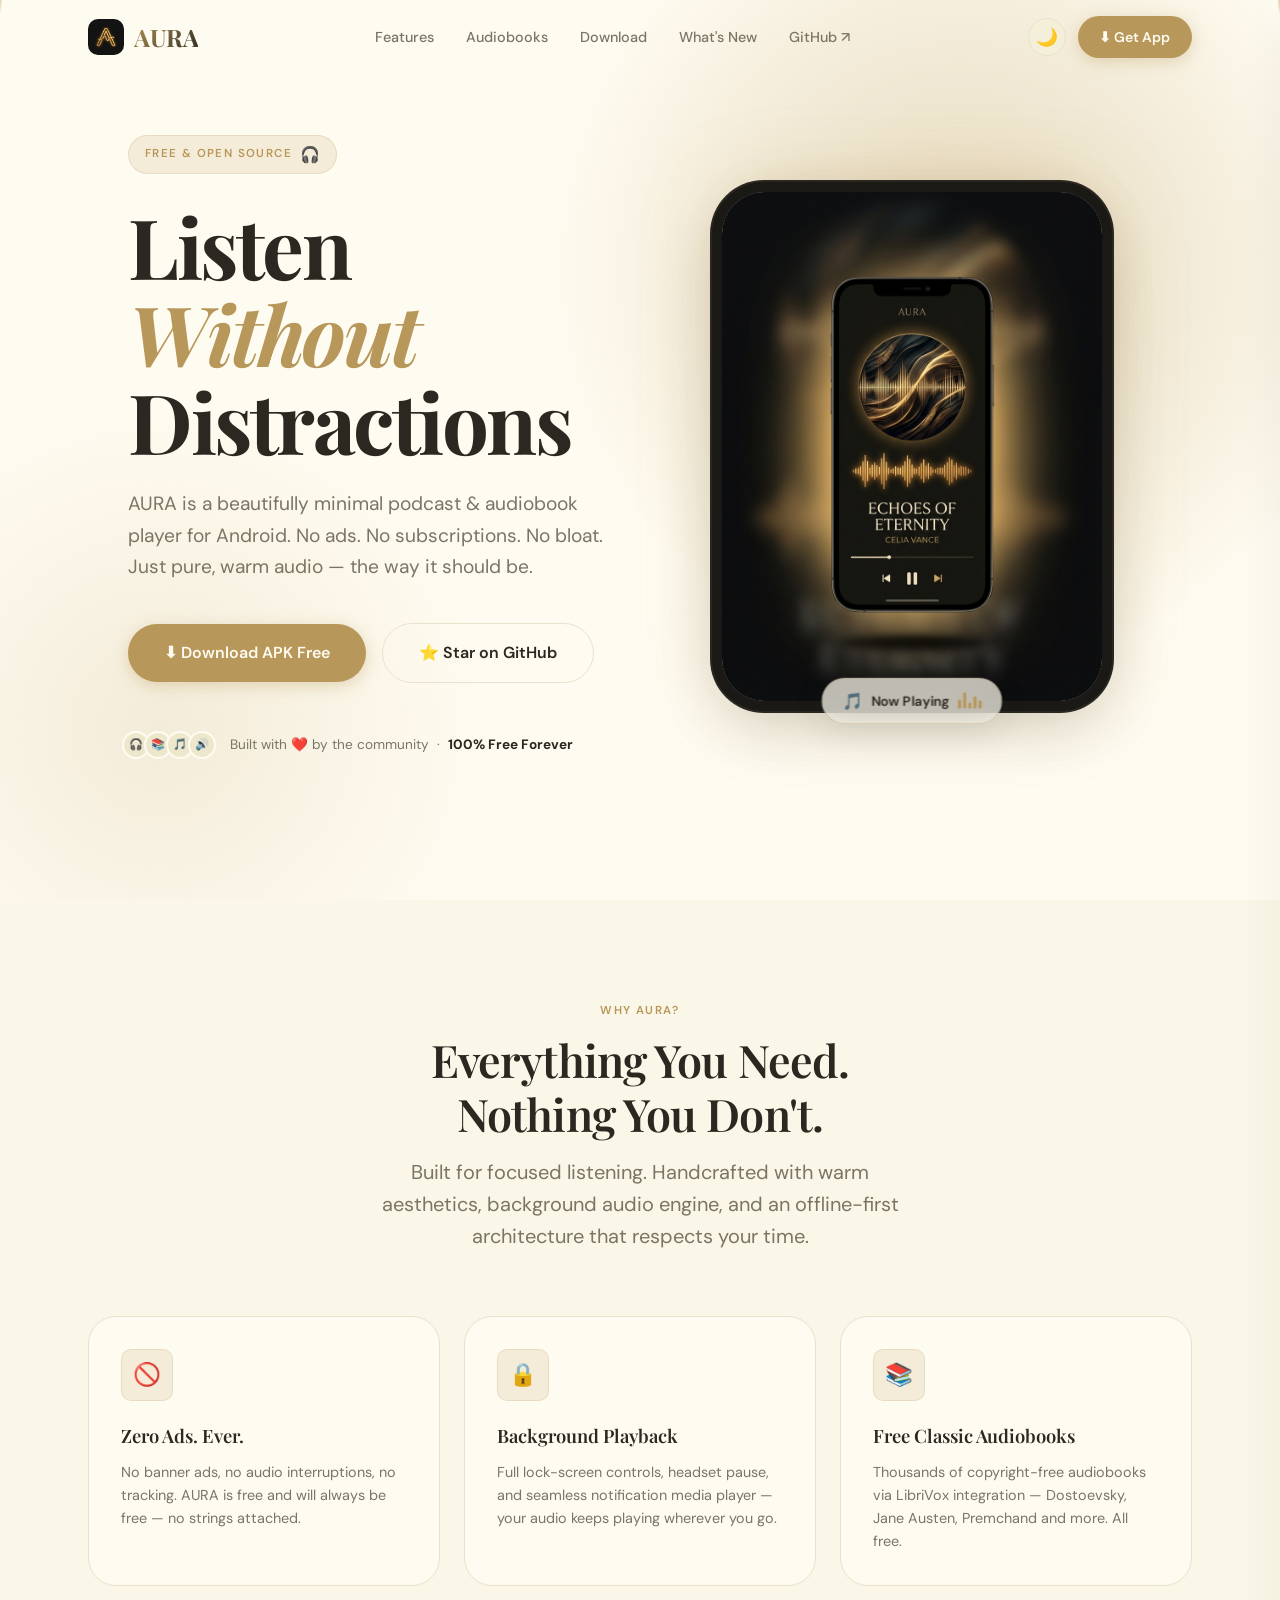
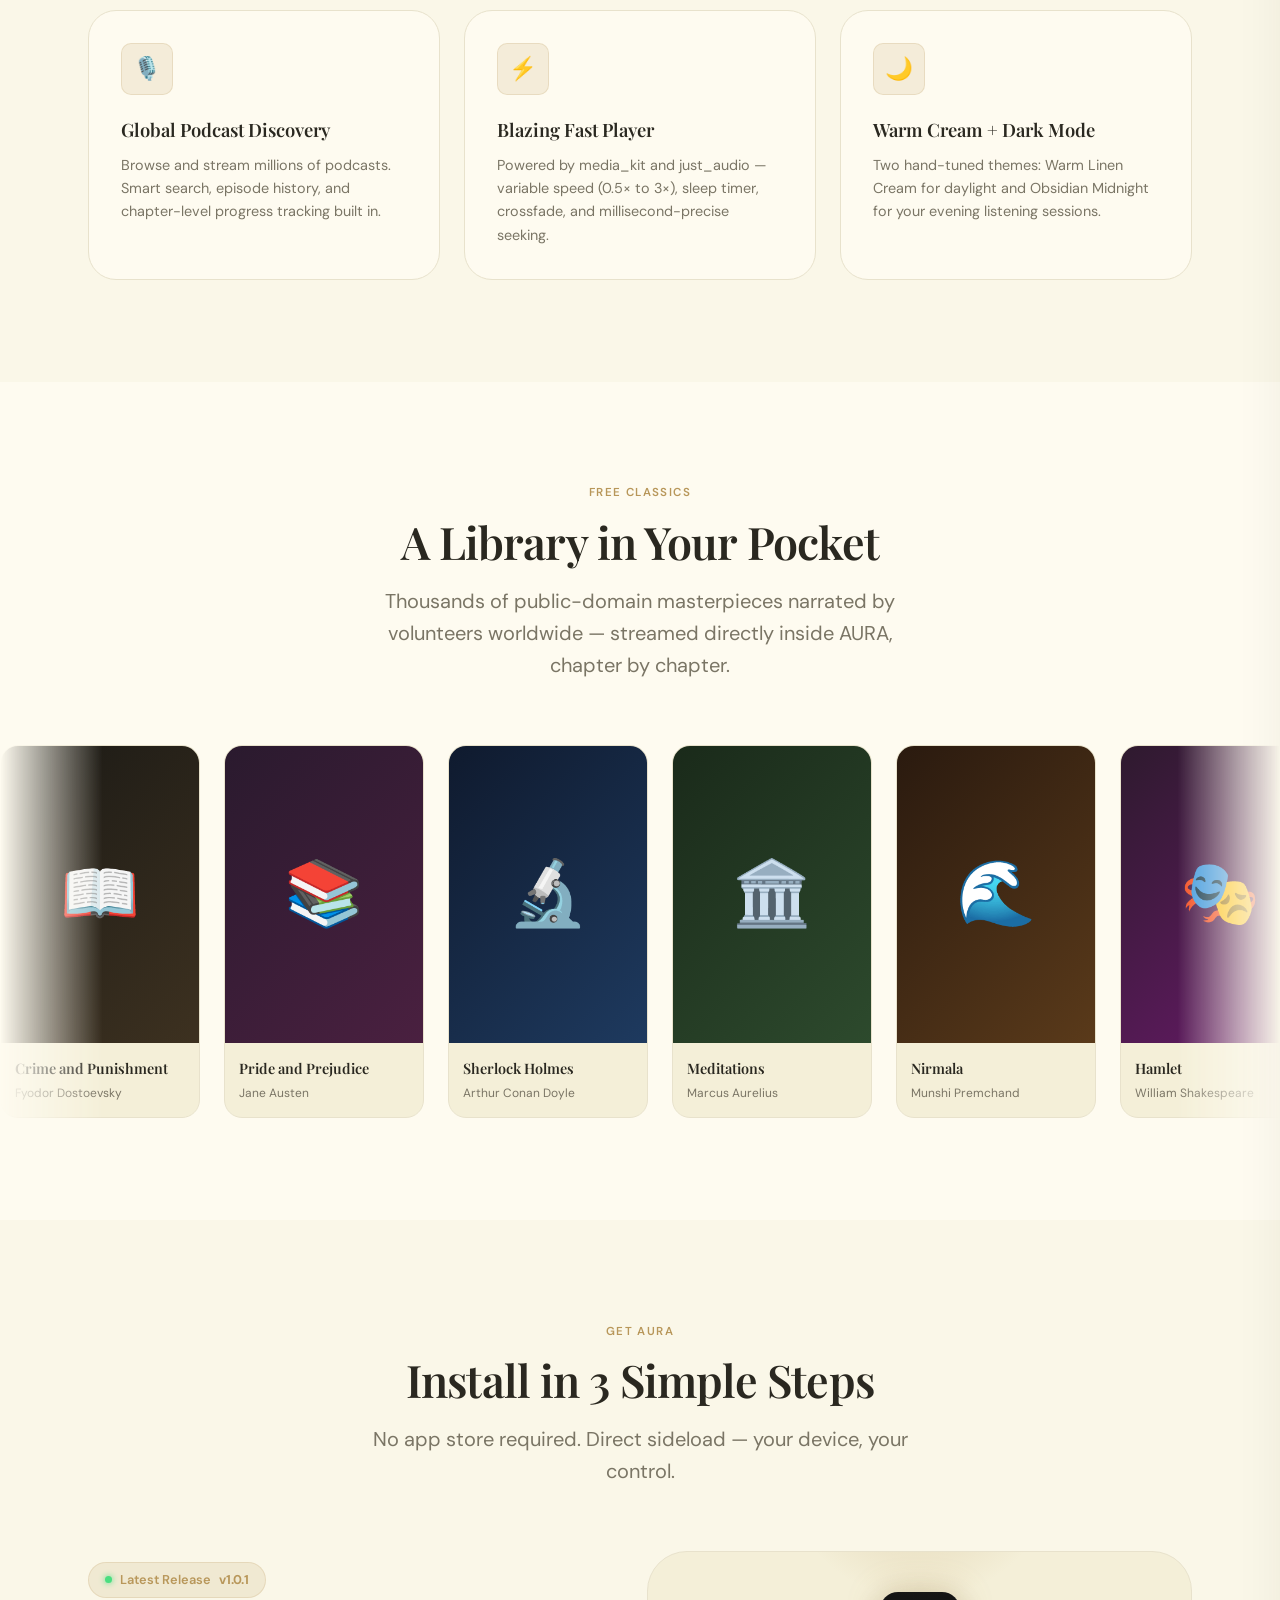
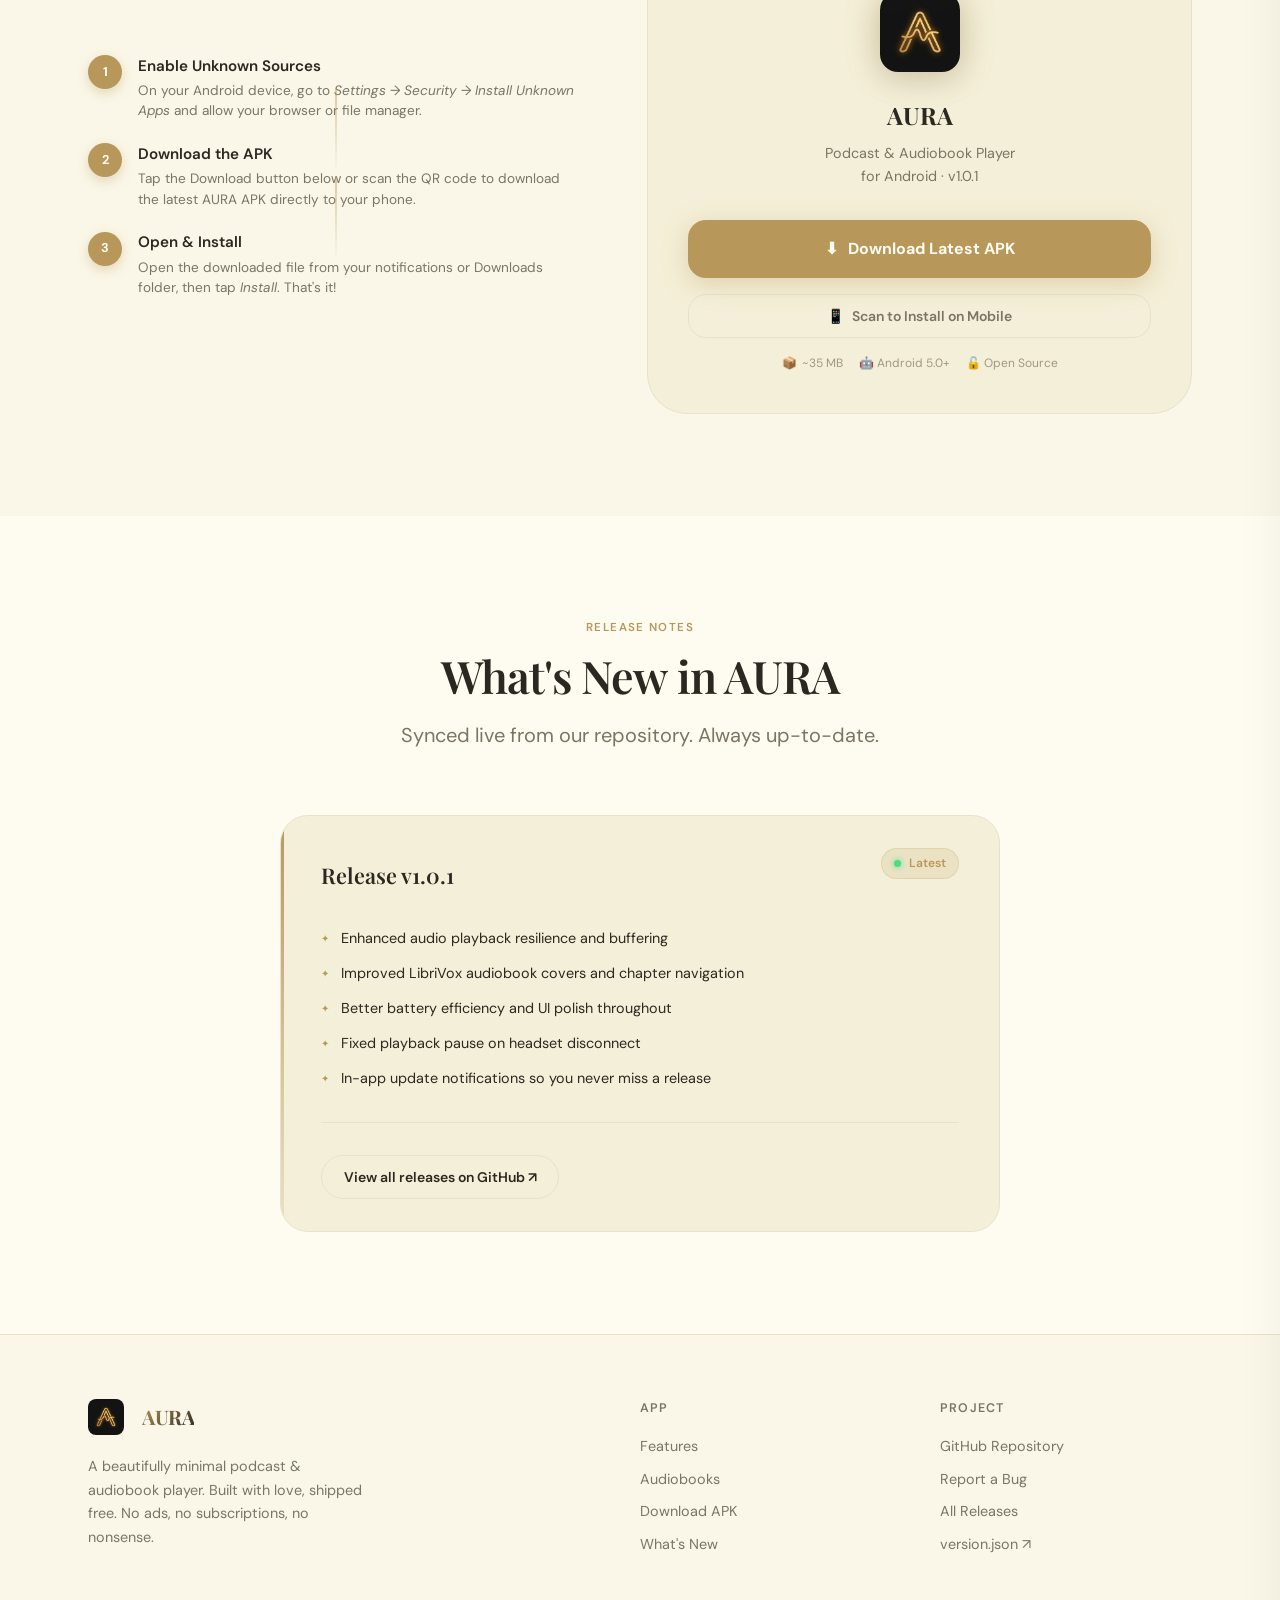
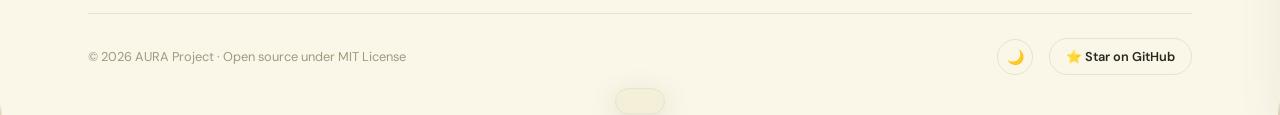
==== docs/index.html @ c6a08d00 "feat: Add AURA showcase website in /docs for GitHub Pages - Premium landing page with dual Warm Crea" ====
<!DOCTYPE html>
<html lang="en" data-theme="dark">
<head>
  <meta charset="UTF-8" />
  <meta name="viewport" content="width=device-width, initial-scale=1.0" />
  <title>AURA — Podcast & Audiobook Listening App</title>
  <meta name="description" content="AURA is a beautifully crafted, open-source podcast and audiobook player for Android. Zero ads, background audio, offline-ready. Download the APK free.">
  <meta name="keywords" content="AURA app, podcast app Android, audiobook app, free podcast player, APK download, LibriVox, open source audio">
  <meta name="author" content="AURA Project">
  <meta name="theme-color" content="#151411">

  <!-- Open Graph -->
  <meta property="og:title" content="AURA — Listen Without Distractions">
  <meta property="og:description" content="A beautifully crafted, open-source podcast & audiobook app for Android. Zero ads. Free forever.">
  <meta property="og:type" content="website">
  <meta property="og:image" content="assets/app-icon.jpg">

  <!-- Twitter Card -->
  <meta name="twitter:card" content="summary_large_image">
  <meta name="twitter:title" content="AURA — Podcast & Audiobook App">
  <meta name="twitter:description" content="Free, open-source podcast & audiobook player for Android. No ads. No bloat.">

  <!-- Favicon -->
  <link rel="icon" type="image/jpeg" href="assets/app-icon.jpg">
  <link rel="apple-touch-icon" href="assets/app-icon.jpg">

  <!-- Canonical -->
  <link rel="canonical" href="https://zen-void59.github.io/AURA---Podcast-AudioBooks-listening-app/">

  <!-- Styles -->
  <link rel="stylesheet" href="css/style.css">
  <link rel="stylesheet" href="css/animations.css">

  <!-- Preload critical assets -->
  <link rel="preload" as="image" href="assets/phone-mockup.jpg">
</head>
<body class="page-transition">

  <!-- Scroll Progress -->
  <div id="scroll-progress" role="progressbar" aria-label="Scroll progress"></div>

  <!-- Particle Canvas Background -->
  <canvas id="particle-canvas" aria-hidden="true"></canvas>

  <!-- Cursor Glow -->
  <div id="cursor-glow" aria-hidden="true"></div>

  <!-- Toast Notification -->
  <div id="toast" role="status" aria-live="polite"></div>

  <!-- ════════════════════════════════════════════════════════
       MOBILE NAV OVERLAY + DRAWER
       ════════════════════════════════════════════════════════ -->
  <div class="mobile-nav-overlay" id="mobile-overlay" aria-hidden="true"></div>
  <nav class="mobile-nav" id="mobile-nav" aria-label="Mobile navigation">
    <button class="mobile-nav-close modal-close" aria-label="Close menu">✕</button>
    <a href="#features">Features</a>
    <a href="#audiobooks">Audiobooks</a>
    <a href="#download">Download</a>
    <a href="#changelog">What's New</a>
    <a href="https://github.com/zen-void59/AURA---Podcast-AudioBooks-listening-app" target="_blank" rel="noopener">GitHub</a>
    <a href="#download" class="btn-primary" id="mobile-dl-btn">⬇ Download APK</a>
  </nav>

  <!-- ════════════════════════════════════════════════════════
       SITE HEADER / NAV
       ════════════════════════════════════════════════════════ -->
  <header class="site-header" role="banner">
    <div class="container">
      <div class="nav-inner">
        <!-- Logo -->
        <a class="nav-logo" href="#" aria-label="AURA home">
          <img src="assets/app-icon.jpg" alt="AURA icon" width="36" height="36">
          <span class="nav-logo-text">AURA</span>
        </a>

        <!-- Desktop Links -->
        <ul class="nav-links" role="list">
          <li><a href="#features">Features</a></li>
          <li><a href="#audiobooks">Audiobooks</a></li>
          <li><a href="#download">Download</a></li>
          <li><a href="#changelog">What's New</a></li>
          <li>
            <a href="https://github.com/zen-void59/AURA---Podcast-AudioBooks-listening-app"
               target="_blank" rel="noopener noreferrer">GitHub ↗</a>
          </li>
        </ul>

        <!-- Actions -->
        <div class="nav-actions">
          <button class="btn-theme-toggle" id="theme-toggle-btn" aria-label="Toggle theme" title="Toggle light/dark">
            ☀️
          </button>
          <a href="#download" class="btn-primary" id="nav-dl-btn">⬇ Get App</a>
          <button class="hamburger" id="hamburger-btn" aria-label="Open menu" aria-expanded="false">
            <span></span><span></span><span></span>
          </button>
        </div>
      </div>
    </div>
  </header>

  <!-- ════════════════════════════════════════════════════════
       HERO SECTION
       ════════════════════════════════════════════════════════ -->
  <section id="hero" aria-labelledby="hero-title">
    <div class="hero-ambient" aria-hidden="true"></div>
    <div class="container">
      <div class="hero-grid">

        <!-- Left: Copy -->
        <div class="hero-copy">
          <div class="hero-eyebrow reveal">
            <span class="t-label">Free & Open Source</span>
            <span style="font-size:1rem">🎧</span>
          </div>

          <h1 class="hero-title reveal reveal-delay-1" id="hero-title">
            Listen<br>
            <span class="italic-em">Without</span><br>
            Distractions
          </h1>

          <p class="hero-subtitle reveal reveal-delay-2">
            AURA is a beautifully minimal podcast & audiobook player for Android.
            No ads. No subscriptions. No bloat. Just pure, warm audio — the way it should be.
          </p>

          <div class="hero-cta-row reveal reveal-delay-3">
            <a href="#download"
               class="btn-primary btn-large"
               id="hero-dl-btn"
               data-download-url="https://github.com/zen-void59/AURA---Podcast-AudioBooks-listening-app/releases/latest">
              ⬇ Download APK Free
            </a>
            <a href="https://github.com/zen-void59/AURA---Podcast-AudioBooks-listening-app"
               class="btn-secondary btn-large"
               target="_blank" rel="noopener">
              ⭐ Star on GitHub
            </a>
          </div>

          <div class="hero-social-proof reveal reveal-delay-4" aria-label="Open source community info">
            <div class="proof-dots" aria-hidden="true">
              <div class="proof-dot">🎧</div>
              <div class="proof-dot">📚</div>
              <div class="proof-dot">🎵</div>
              <div class="proof-dot">🔊</div>
            </div>
            <p class="proof-text">
              Built with ❤️ by the community &nbsp;·&nbsp; <strong>100% Free Forever</strong>
            </p>
          </div>
        </div>

        <!-- Right: 3D Phone -->
        <div class="hero-visual reveal reveal-delay-2">
          <div class="device-scene">
            <div class="device-tilt-wrapper">
              <div class="device-frame">
                <img src="assets/phone-mockup.jpg"
                     alt="AURA app playing a podcast on Android phone"
                     width="380" height="760"
                     loading="eager">
              </div>
              <div class="device-badge" aria-label="Now playing indicator">
                <span class="badge-icon">🎵</span>
                <span>Now Playing</span>
                <div class="waveform-mini" aria-hidden="true">
                  <span></span><span></span><span></span><span></span><span></span>
                </div>
              </div>
            </div>
          </div>
        </div>

      </div><!-- .hero-grid -->
    </div>
  </section>

  <!-- ════════════════════════════════════════════════════════
       FEATURES SECTION
       ════════════════════════════════════════════════════════ -->
  <section id="features" aria-labelledby="features-title">
    <div class="container">
      <header class="section-header">
        <span class="t-label reveal">Why AURA?</span>
        <h2 class="t-heading reveal reveal-delay-1" id="features-title">
          Everything You Need.<br>Nothing You Don't.
        </h2>
        <p class="t-subheading reveal reveal-delay-2">
          Built for focused listening. Handcrafted with warm aesthetics, background audio engine,
          and an offline-first architecture that respects your time.
        </p>
      </header>

      <div class="features-grid" role="list">

        <article class="feature-card reveal" role="listitem">
          <div class="feature-icon" aria-hidden="true">🚫</div>
          <h3>Zero Ads. Ever.</h3>
          <p>No banner ads, no audio interruptions, no tracking. AURA is free and will always be free — no strings attached.</p>
        </article>

        <article class="feature-card reveal" role="listitem">
          <div class="feature-icon" aria-hidden="true">🔒</div>
          <h3>Background Playback</h3>
          <p>Full lock-screen controls, headset pause, and seamless notification media player — your audio keeps playing wherever you go.</p>
        </article>

        <article class="feature-card reveal" role="listitem">
          <div class="feature-icon" aria-hidden="true">📚</div>
          <h3>Free Classic Audiobooks</h3>
          <p>Thousands of copyright-free audiobooks via LibriVox integration — Dostoevsky, Jane Austen, Premchand and more. All free.</p>
        </article>

        <article class="feature-card reveal" role="listitem">
          <div class="feature-icon" aria-hidden="true">🎙️</div>
          <h3>Global Podcast Discovery</h3>
          <p>Browse and stream millions of podcasts. Smart search, episode history, and chapter-level progress tracking built in.</p>
        </article>

        <article class="feature-card reveal" role="listitem">
          <div class="feature-icon" aria-hidden="true">⚡</div>
          <h3>Blazing Fast Player</h3>
          <p>Powered by media_kit and just_audio — variable speed (0.5× to 3×), sleep timer, crossfade, and millisecond-precise seeking.</p>
        </article>

        <article class="feature-card reveal" role="listitem">
          <div class="feature-icon" aria-hidden="true">🌙</div>
          <h3>Warm Cream + Dark Mode</h3>
          <p>Two hand-tuned themes: Warm Linen Cream for daylight and Obsidian Midnight for your evening listening sessions.</p>
        </article>

      </div>
    </div>
  </section>

  <!-- ════════════════════════════════════════════════════════
       AUDIOBOOKS SHOWCASE (Marquee Carousel)
       ════════════════════════════════════════════════════════ -->
  <section id="audiobooks" aria-labelledby="audiobooks-title">
    <div class="container">
      <header class="section-header">
        <span class="t-label reveal">Free Classics</span>
        <h2 class="t-heading reveal reveal-delay-1" id="audiobooks-title">
          A Library in Your Pocket
        </h2>
        <p class="t-subheading reveal reveal-delay-2">
          Thousands of public-domain masterpieces narrated by volunteers worldwide —
          streamed directly inside AURA, chapter by chapter.
        </p>
      </header>
    </div>

    <!-- Full-width marquee (outside container for bleed) -->
    <div class="books-track-wrapper reveal" aria-label="Featured audiobooks carousel">
      <div class="books-track" role="list">

        <div class="book-card" role="listitem" tabindex="0">
          <div class="book-cover" style="background: linear-gradient(135deg, #1a1915, #3d3120);">
            <span>📖</span>
            <div class="book-cover-overlay"><span class="t-label">LibriVox</span></div>
          </div>
          <div class="book-info"><h4>Crime and Punishment</h4><p>Fyodor Dostoevsky</p></div>
        </div>

        <div class="book-card" role="listitem" tabindex="0">
          <div class="book-cover" style="background: linear-gradient(135deg, #2a1a2e, #4a2040);">
            <span>📚</span>
            <div class="book-cover-overlay"><span class="t-label">LibriVox</span></div>
          </div>
          <div class="book-info"><h4>Pride and Prejudice</h4><p>Jane Austen</p></div>
        </div>

        <div class="book-card" role="listitem" tabindex="0">
          <div class="book-cover" style="background: linear-gradient(135deg, #0f1a2e, #1e3a5f);">
            <span>🔬</span>
            <div class="book-cover-overlay"><span class="t-label">LibriVox</span></div>
          </div>
          <div class="book-info"><h4>Sherlock Holmes</h4><p>Arthur Conan Doyle</p></div>
        </div>

        <div class="book-card" role="listitem" tabindex="0">
          <div class="book-cover" style="background: linear-gradient(135deg, #1a2a1a, #2d4a2d);">
            <span>🏛️</span>
            <div class="book-cover-overlay"><span class="t-label">LibriVox</span></div>
          </div>
          <div class="book-info"><h4>Meditations</h4><p>Marcus Aurelius</p></div>
        </div>

        <div class="book-card" role="listitem" tabindex="0">
          <div class="book-cover" style="background: linear-gradient(135deg, #2a1a0f, #5a3a1a);">
            <span>🌊</span>
            <div class="book-cover-overlay"><span class="t-label">LibriVox</span></div>
          </div>
          <div class="book-info"><h4>Nirmala</h4><p>Munshi Premchand</p></div>
        </div>

        <div class="book-card" role="listitem" tabindex="0">
          <div class="book-cover" style="background: linear-gradient(135deg, #2e1a2e, #6a1a6a);">
            <span>🎭</span>
            <div class="book-cover-overlay"><span class="t-label">LibriVox</span></div>
          </div>
          <div class="book-info"><h4>Hamlet</h4><p>William Shakespeare</p></div>
        </div>

        <div class="book-card" role="listitem" tabindex="0">
          <div class="book-cover" style="background: linear-gradient(135deg, #1a1a2e, #2a2a5f);">
            <span>⚡</span>
            <div class="book-cover-overlay"><span class="t-label">LibriVox</span></div>
          </div>
          <div class="book-info"><h4>Frankenstein</h4><p>Mary Shelley</p></div>
        </div>

        <div class="book-card" role="listitem" tabindex="0">
          <div class="book-cover" style="background: linear-gradient(135deg, #2a2520, #5a4a3a);">
            <span>🗺️</span>
            <div class="book-cover-overlay"><span class="t-label">LibriVox</span></div>
          </div>
          <div class="book-info"><h4>Robinson Crusoe</h4><p>Daniel Defoe</p></div>
        </div>

        <div class="book-card" role="listitem" tabindex="0">
          <div class="book-cover" style="background: linear-gradient(135deg, #1a2520, #2a5040);">
            <span>🧘</span>
            <div class="book-cover-overlay"><span class="t-label">LibriVox</span></div>
          </div>
          <div class="book-info"><h4>Siddhartha</h4><p>Hermann Hesse</p></div>
        </div>

        <div class="book-card" role="listitem" tabindex="0">
          <div class="book-cover" style="background: linear-gradient(135deg, #251a1a, #5a2525);">
            <span>❤️</span>
            <div class="book-cover-overlay"><span class="t-label">LibriVox</span></div>
          </div>
          <div class="book-info"><h4>Anna Karenina</h4><p>Leo Tolstoy</p></div>
        </div>

      </div><!-- .books-track -->
    </div>
  </section>

  <!-- ════════════════════════════════════════════════════════
       DOWNLOAD SECTION
       ════════════════════════════════════════════════════════ -->
  <section id="download" aria-labelledby="download-title">
    <div class="container">
      <header class="section-header">
        <span class="t-label reveal">Get AURA</span>
        <h2 class="t-heading reveal reveal-delay-1" id="download-title">
          Install in 3 Simple Steps
        </h2>
        <p class="t-subheading reveal reveal-delay-2">
          No app store required. Direct sideload — your device, your control.
        </p>
      </header>

      <div class="download-grid">

        <!-- Left: Steps -->
        <div class="reveal reveal-delay-1">
          <div class="version-pill" id="version-status-pill">
            <span class="live-dot"></span>
            <span>Latest Release</span>
            <strong data-version-badge>v1.0.1</strong>
          </div>

          <div class="download-steps" role="list">
            <div class="step-item" role="listitem">
              <div class="step-num" aria-hidden="true">1</div>
              <div class="step-text">
                <h4>Enable Unknown Sources</h4>
                <p>On your Android device, go to <em>Settings → Security → Install Unknown Apps</em> and allow your browser or file manager.</p>
              </div>
            </div>
            <div class="step-item" role="listitem">
              <div class="step-num" aria-hidden="true">2</div>
              <div class="step-text">
                <h4>Download the APK</h4>
                <p>Tap the Download button below or scan the QR code to download the latest AURA APK directly to your phone.</p>
              </div>
            </div>
            <div class="step-item" role="listitem">
              <div class="step-num" aria-hidden="true">3</div>
              <div class="step-text">
                <h4>Open & Install</h4>
                <p>Open the downloaded file from your notifications or Downloads folder, then tap <em>Install</em>. That's it!</p>
              </div>
            </div>
          </div>

          <!-- Waveform visualizer -->
          <div class="audio-visualizer" aria-hidden="true">
            <div class="viz-bar"></div><div class="viz-bar"></div><div class="viz-bar"></div>
            <div class="viz-bar"></div><div class="viz-bar"></div><div class="viz-bar"></div>
            <div class="viz-bar"></div><div class="viz-bar"></div><div class="viz-bar"></div>
            <div class="viz-bar"></div><div class="viz-bar"></div><div class="viz-bar"></div>
            <div class="viz-bar"></div><div class="viz-bar"></div><div class="viz-bar"></div>
          </div>
        </div>

        <!-- Right: Download Card -->
        <div class="reveal reveal-delay-2">
          <div class="download-card">
            <div class="download-card-icon">
              <img src="assets/app-icon.jpg" alt="AURA App Icon" width="80" height="80">
            </div>
            <h3>AURA</h3>
            <p>Podcast & Audiobook Player<br>for Android · <span data-version-badge>v1.0.1</span></p>

            <a href="https://github.com/zen-void59/AURA---Podcast-AudioBooks-listening-app/releases/latest"
               id="main-download-btn"
               data-download-url="https://github.com/zen-void59/AURA---Podcast-AudioBooks-listening-app/releases/latest"
               class="btn-download"
               target="_blank" rel="noopener"
               aria-label="Download AURA APK">
              <span>⬇</span>
              <span>Download Latest APK</span>
            </a>

            <button class="btn-qr" id="qr-btn" aria-label="Scan QR code to download on mobile">
              <span>📱</span>
              <span>Scan to Install on Mobile</span>
            </button>

            <div class="file-meta">
              <span>📦 <span id="file-size">~35 MB</span></span>
              <span>🤖 Android 5.0+</span>
              <span>🔓 Open Source</span>
            </div>
          </div>
        </div>

      </div><!-- .download-grid -->
    </div>
  </section>

  <!-- ════════════════════════════════════════════════════════
       CHANGELOG / WHAT'S NEW
       ════════════════════════════════════════════════════════ -->
  <section id="changelog" aria-labelledby="changelog-title">
    <div class="container">
      <header class="section-header">
        <span class="t-label reveal">Release Notes</span>
        <h2 class="t-heading reveal reveal-delay-1" id="changelog-title">What's New in AURA</h2>
        <p class="t-subheading reveal reveal-delay-2">
          Synced live from our repository. Always up-to-date.
        </p>
      </header>

      <div class="changelog-card reveal reveal-delay-2">
        <div class="changelog-header">
          <h3 class="changelog-title">Release <span id="changelog-version">v1.0.1</span></h3>
          <span class="version-pill" style="font-size:0.75rem; padding: 0.3rem 0.75rem;">
            <span class="live-dot"></span> Latest
          </span>
        </div>
        <div class="changelog-items" id="changelog-notes">
          <div class="changelog-item">Enhanced audio playback resilience and buffering</div>
          <div class="changelog-item">Improved LibriVox audiobook covers and chapter navigation</div>
          <div class="changelog-item">Better battery efficiency and UI polish throughout</div>
          <div class="changelog-item">Fixed playback pause on headset disconnect</div>
          <div class="changelog-item">In-app update notifications so you never miss a release</div>
        </div>
        <div class="divider"></div>
        <a href="https://github.com/zen-void59/AURA---Podcast-AudioBooks-listening-app/releases"
           target="_blank" rel="noopener"
           class="btn-secondary"
           style="font-size:0.875rem;">
          View all releases on GitHub ↗
        </a>
      </div>
    </div>
  </section>

  <!-- ════════════════════════════════════════════════════════
       FOOTER
       ════════════════════════════════════════════════════════ -->
  <footer class="site-footer" role="contentinfo">
    <div class="container">
      <div class="footer-grid">
        <div class="footer-brand">
          <a class="nav-logo" href="#" aria-label="AURA home" style="margin-bottom:0.5rem; display:inline-flex;">
            <img src="assets/app-icon.jpg" alt="AURA" width="32" height="32" style="border-radius:8px;">
            <span class="nav-logo-text" style="font-size:1.25rem; margin-left:0.5rem;">AURA</span>
          </a>
          <p>A beautifully minimal podcast & audiobook player. Built with love, shipped free. No ads, no subscriptions, no nonsense.</p>
        </div>

        <div class="footer-col">
          <h4>App</h4>
          <a href="#features">Features</a>
          <a href="#audiobooks">Audiobooks</a>
          <a href="#download">Download APK</a>
          <a href="#changelog">What's New</a>
        </div>

        <div class="footer-col">
          <h4>Project</h4>
          <a href="https://github.com/zen-void59/AURA---Podcast-AudioBooks-listening-app" target="_blank" rel="noopener">GitHub Repository</a>
          <a href="https://github.com/zen-void59/AURA---Podcast-AudioBooks-listening-app/issues" target="_blank" rel="noopener">Report a Bug</a>
          <a href="https://github.com/zen-void59/AURA---Podcast-AudioBooks-listening-app/releases" target="_blank" rel="noopener">All Releases</a>
          <a href="https://raw.githubusercontent.com/zen-void59/AURA---Podcast-AudioBooks-listening-app/main/version.json" target="_blank" rel="noopener">version.json ↗</a>
        </div>
      </div>

      <div class="footer-bottom">
        <p>© 2026 AURA Project · Open source under MIT License</p>
        <div style="display:flex;gap:1rem;align-items:center;">
          <button class="btn-theme-toggle btn-secondary" style="border-radius:50%;width:36px;height:36px;padding:0;display:flex;align-items:center;justify-content:center;" aria-label="Toggle theme">
            🌙
          </button>
          <a href="https://github.com/zen-void59/AURA---Podcast-AudioBooks-listening-app"
             target="_blank" rel="noopener"
             class="btn-secondary"
             style="padding:0.45rem 1rem;font-size:0.8rem;">
            ⭐ Star on GitHub
          </a>
        </div>
      </div>
    </div>
  </footer>

  <!-- ════════════════════════════════════════════════════════
       QR CODE MODAL
       ════════════════════════════════════════════════════════ -->
  <div class="modal-overlay" id="qr-modal" role="dialog" aria-modal="true" aria-labelledby="qr-modal-title">
    <div class="modal-box">
      <button class="modal-close" id="modal-close-btn" aria-label="Close QR modal">✕</button>

      <div style="font-size:2.5rem; margin-bottom:0.5rem;">📱</div>
      <h2 id="qr-modal-title" style="font-family:var(--font-serif);font-size:1.4rem;font-weight:700;margin-bottom:0.5rem;">
        Scan to Install
      </h2>
      <p style="font-size:0.875rem;color:var(--text-muted);margin-bottom:0;">
        Point your Android camera at this code to download AURA directly to your phone.
      </p>

      <div class="qr-container" id="qr-display"
           data-url="https://github.com/zen-void59/AURA---Podcast-AudioBooks-listening-app/releases/latest"
           aria-label="QR code for AURA download">
        <span class="spinner"></span>
      </div>

      <p style="font-size:0.78rem;color:var(--text-subtle);">
        Or visit the <a href="https://github.com/zen-void59/AURA---Podcast-AudioBooks-listening-app/releases/latest"
                        target="_blank" rel="noopener"
                        style="color:var(--accent);">GitHub Releases page</a>
      </p>
    </div>
  </div>

  <!-- Scripts -->
  <script src="js/main.js" defer></script>

</body>
</html>
---- docs/css/style.css ----
/* ============================================================
   AURA – Official Website Design System
   Warm Cream Minimalism × Obsidian Luxury
   ============================================================ */

@import url('https://fonts.googleapis.com/css2?family=Playfair+Display:ital,wght@0,400;0,600;0,700;1,400;1,600&family=DM+Sans:wght@300;400;500;600;700&display=swap');

/* ── 1. CSS Custom Properties (Dual Theme) ──────────────────── */
:root {
  /* Warm Cream (default) */
  --bg:           #FEFBF0;
  --bg-alt:       #FAF7E8;
  --surface:      #F4EFD8;
  --surface-high: #EDE7CC;
  --border:       #E8E2CC;
  --text:         #2A2820;
  --text-muted:   #7A7565;
  --text-subtle:  #A09880;
  --accent:       #B8975A;
  --accent-light: rgba(184,151,90,0.15);
  --accent-glow:  rgba(184,151,90,0.35);
  --on-accent:    #FEFBF0;
  --shadow-sm:    0 2px 8px rgba(42,40,32,0.08);
  --shadow-md:    0 8px 32px rgba(42,40,32,0.12);
  --shadow-lg:    0 24px 64px rgba(42,40,32,0.16);
  --glass-bg:     rgba(254,251,240,0.72);
  --glass-border: rgba(184,151,90,0.2);
  --radius-sm:    10px;
  --radius-md:    18px;
  --radius-lg:    28px;
  --radius-xl:    40px;
  --font-serif:   'Playfair Display', Georgia, serif;
  --font-sans:    'DM Sans', -apple-system, sans-serif;
  --transition:   0.35s cubic-bezier(0.23, 1, 0.32, 1);
  --transition-fast: 0.18s cubic-bezier(0.23, 1, 0.32, 1);
}

[data-theme="dark"] {
  --bg:           #151411;
  --bg-alt:       #1A1915;
  --surface:      #201E1A;
  --surface-high: #2A2720;
  --border:       rgba(255,255,255,0.08);
  --text:         #FAF7E8;
  --text-muted:   #A6A090;
  --text-subtle:  #6B6558;
  --accent:       #D4B87A;
  --accent-light: rgba(212,184,122,0.12);
  --accent-glow:  rgba(212,184,122,0.3);
  --on-accent:    #151411;
  --shadow-sm:    0 2px 8px rgba(0,0,0,0.3);
  --shadow-md:    0 8px 32px rgba(0,0,0,0.45);
  --shadow-lg:    0 24px 64px rgba(0,0,0,0.6);
  --glass-bg:     rgba(26,25,21,0.8);
  --glass-border: rgba(212,184,122,0.15);
}

/* ── 2. Reset & Base ─────────────────────────────────────────── */
*, *::before, *::after { box-sizing: border-box; margin: 0; padding: 0; }

html {
  scroll-behavior: smooth;
  font-size: 16px;
  -webkit-text-size-adjust: 100%;
}

body {
  font-family: var(--font-sans);
  background: var(--bg);
  color: var(--text);
  line-height: 1.6;
  transition: background var(--transition), color var(--transition);
  overflow-x: hidden;
}

img { max-width: 100%; height: auto; display: block; }
a  { color: inherit; text-decoration: none; }
ul { list-style: none; }
button { cursor: pointer; border: none; background: none; font-family: inherit; }

/* ── 3. Typography ───────────────────────────────────────────── */
.t-display {
  font-family: var(--font-serif);
  font-size: clamp(2.8rem, 6vw, 5.5rem);
  font-weight: 700;
  line-height: 1.08;
  letter-spacing: -0.03em;
}
.t-heading {
  font-family: var(--font-serif);
  font-size: clamp(1.8rem, 3.5vw, 3rem);
  font-weight: 600;
  line-height: 1.2;
  letter-spacing: -0.02em;
}
.t-subheading {
  font-family: var(--font-sans);
  font-size: clamp(1rem, 1.8vw, 1.25rem);
  font-weight: 400;
  color: var(--text-muted);
  line-height: 1.6;
}
.t-label {
  font-family: var(--font-sans);
  font-size: 0.72rem;
  font-weight: 600;
  letter-spacing: 0.12em;
  text-transform: uppercase;
  color: var(--accent);
}
em { font-style: italic; }

/* ── 4. Layout & Grid ────────────────────────────────────────── */
.container {
  max-width: 1200px;
  margin: 0 auto;
  padding: 0 clamp(1.25rem, 4vw, 3rem);
}

section { padding: clamp(4rem, 8vw, 8rem) 0; }

/* ── 5. Header & Nav ─────────────────────────────────────────── */
.site-header {
  position: fixed;
  top: 0; left: 0; right: 0;
  z-index: 1000;
  padding: 1rem 0;
  transition: background var(--transition), box-shadow var(--transition), backdrop-filter var(--transition);
}

.site-header.scrolled {
  background: var(--glass-bg);
  backdrop-filter: blur(20px) saturate(1.4);
  -webkit-backdrop-filter: blur(20px) saturate(1.4);
  box-shadow: var(--shadow-sm);
  border-bottom: 1px solid var(--border);
}

.nav-inner {
  display: flex;
  align-items: center;
  justify-content: space-between;
  gap: 2rem;
}

.nav-logo {
  display: flex;
  align-items: center;
  gap: 0.625rem;
}

.nav-logo img {
  width: 36px;
  height: 36px;
  border-radius: 10px;
  object-fit: cover;
}

.nav-logo-text {
  font-family: var(--font-serif);
  font-size: 1.5rem;
  font-weight: 700;
  letter-spacing: -0.02em;
  background: linear-gradient(135deg, var(--accent) 0%, var(--text) 100%);
  -webkit-background-clip: text;
  -webkit-text-fill-color: transparent;
  background-clip: text;
}

.nav-links {
  display: flex;
  align-items: center;
  gap: 2rem;
}

.nav-links a {
  font-size: 0.9rem;
  font-weight: 500;
  color: var(--text-muted);
  transition: color var(--transition-fast);
  position: relative;
}
.nav-links a::after {
  content: '';
  position: absolute;
  bottom: -2px; left: 0; right: 100%;
  height: 1px;
  background: var(--accent);
  transition: right var(--transition-fast);
}
.nav-links a:hover { color: var(--text); }
.nav-links a:hover::after { right: 0; }

.nav-actions {
  display: flex;
  align-items: center;
  gap: 0.75rem;
}

.btn-theme-toggle {
  display: flex;
  align-items: center;
  justify-content: center;
  width: 38px; height: 38px;
  border-radius: 50%;
  border: 1px solid var(--border);
  background: var(--surface);
  color: var(--text-muted);
  font-size: 1.1rem;
  transition: background var(--transition-fast), color var(--transition-fast), transform 0.4s ease, border-color var(--transition-fast);
}
.btn-theme-toggle:hover {
  background: var(--accent-light);
  color: var(--accent);
  border-color: var(--accent);
  transform: rotate(25deg);
}

.btn-primary {
  display: inline-flex;
  align-items: center;
  gap: 0.5rem;
  padding: 0.6rem 1.35rem;
  border-radius: 50px;
  background: var(--accent);
  color: var(--on-accent);
  font-size: 0.875rem;
  font-weight: 600;
  transition: transform var(--transition-fast), box-shadow var(--transition-fast), background var(--transition-fast);
  box-shadow: 0 4px 16px var(--accent-glow);
  white-space: nowrap;
}
.btn-primary:hover {
  transform: translateY(-2px);
  box-shadow: 0 8px 28px var(--accent-glow);
}
.btn-primary:active { transform: translateY(0); }

.btn-secondary {
  display: inline-flex;
  align-items: center;
  gap: 0.5rem;
  padding: 0.6rem 1.35rem;
  border-radius: 50px;
  border: 1.5px solid var(--border);
  background: transparent;
  color: var(--text);
  font-size: 0.875rem;
  font-weight: 600;
  transition: border-color var(--transition-fast), background var(--transition-fast), transform var(--transition-fast);
}
.btn-secondary:hover {
  border-color: var(--accent);
  background: var(--accent-light);
  transform: translateY(-2px);
}

.btn-large {
  padding: 1rem 2.25rem;
  font-size: 1rem;
  border-radius: 50px;
}

.hamburger {
  display: none;
  flex-direction: column;
  gap: 5px;
  width: 28px;
  padding: 4px;
}
.hamburger span {
  display: block;
  height: 2px;
  background: var(--text);
  border-radius: 2px;
  transition: transform 0.3s ease, opacity 0.3s ease;
}

/* ── 6. Hero Section ─────────────────────────────────────────── */
#hero {
  min-height: 100vh;
  display: flex;
  align-items: center;
  padding-top: 6rem;
  position: relative;
  overflow: hidden;
}

.hero-ambient {
  position: absolute;
  inset: 0;
  pointer-events: none;
  overflow: hidden;
}
.hero-ambient::before {
  content: '';
  position: absolute;
  top: -20%;
  right: -10%;
  width: 70vw; height: 70vw;
  background: radial-gradient(ellipse at center, var(--accent-glow) 0%, transparent 65%);
  animation: float-orb 12s ease-in-out infinite alternate;
}
.hero-ambient::after {
  content: '';
  position: absolute;
  bottom: -20%;
  left: -15%;
  width: 55vw; height: 55vw;
  background: radial-gradient(ellipse at center, var(--accent-light) 0%, transparent 65%);
  animation: float-orb 16s ease-in-out infinite alternate-reverse;
}

.hero-grid {
  display: grid;
  grid-template-columns: 1fr 1fr;
  align-items: center;
  gap: clamp(2rem, 5vw, 5rem);
  position: relative;
  z-index: 1;
}

.hero-copy { max-width: 560px; }

.hero-eyebrow {
  display: inline-flex;
  align-items: center;
  gap: 0.5rem;
  padding: 0.35rem 1rem;
  border-radius: 50px;
  background: var(--accent-light);
  border: 1px solid var(--glass-border);
  margin-bottom: 1.75rem;
}

.hero-title {
  font-family: var(--font-serif);
  font-size: clamp(3rem, 6.5vw, 5.5rem);
  font-weight: 700;
  line-height: 1.05;
  letter-spacing: -0.03em;
  margin-bottom: 1.5rem;
}

.hero-title .italic-em {
  font-style: italic;
  color: var(--accent);
}

.hero-subtitle {
  font-size: clamp(1rem, 1.8vw, 1.2rem);
  color: var(--text-muted);
  line-height: 1.65;
  margin-bottom: 2.5rem;
  max-width: 480px;
}

.hero-cta-row {
  display: flex;
  flex-wrap: wrap;
  align-items: center;
  gap: 1rem;
  margin-bottom: 3rem;
}

.hero-social-proof {
  display: flex;
  align-items: center;
  gap: 0.875rem;
}
.proof-dots {
  display: flex;
}
.proof-dot {
  width: 28px; height: 28px;
  border-radius: 50%;
  background: var(--surface-high);
  border: 2px solid var(--bg);
  margin-left: -6px;
  display: flex;
  align-items: center;
  justify-content: center;
  font-size: 0.7rem;
  overflow: hidden;
}
.proof-text { font-size: 0.85rem; color: var(--text-muted); }
.proof-text strong { color: var(--text); }

.hero-visual {
  display: flex;
  align-items: center;
  justify-content: center;
  position: relative;
}

/* 3D Tilt Device */
.device-scene {
  perspective: 1200px;
  perspective-origin: 50% 50%;
  width: 100%;
  max-width: 380px;
  margin: 0 auto;
}

.device-tilt-wrapper {
  transform-style: preserve-3d;
  transition: transform 0.1s linear;
  will-change: transform;
}

.device-frame {
  position: relative;
  border-radius: 42px;
  overflow: hidden;
  box-shadow:
    0 0 0 10px #1a1915,
    0 0 0 12px #2a2720,
    var(--shadow-lg),
    0 0 80px var(--accent-glow);
  transform: translateZ(0);
}

.device-frame img {
  width: 100%;
  border-radius: 32px;
  display: block;
}

.device-badge {
  position: absolute;
  bottom: -16px;
  left: 50%;
  transform: translateX(-50%) translateZ(30px);
  display: flex;
  align-items: center;
  gap: 0.5rem;
  padding: 0.55rem 1.2rem;
  background: var(--glass-bg);
  backdrop-filter: blur(16px);
  border: 1px solid var(--glass-border);
  border-radius: 50px;
  box-shadow: var(--shadow-md);
  white-space: nowrap;
  font-size: 0.82rem;
  font-weight: 600;
}
.device-badge .badge-icon { font-size: 1rem; }

/* Playing indicator animation */
.waveform-mini {
  display: flex;
  align-items: flex-end;
  gap: 2px;
  height: 16px;
}
.waveform-mini span {
  display: block;
  width: 3px;
  background: var(--accent);
  border-radius: 2px;
  animation: wave-bar 1.2s ease-in-out infinite;
}
.waveform-mini span:nth-child(1) { height: 60%; animation-delay: 0s; }
.waveform-mini span:nth-child(2) { height: 100%; animation-delay: 0.2s; }
.waveform-mini span:nth-child(3) { height: 40%; animation-delay: 0.1s; }
.waveform-mini span:nth-child(4) { height: 80%; animation-delay: 0.3s; }
.waveform-mini span:nth-child(5) { height: 55%; animation-delay: 0.15s; }

/* ── 7. Features Section ─────────────────────────────────────── */
#features {
  background: var(--bg-alt);
  position: relative;
}

.section-header {
  text-align: center;
  margin-bottom: clamp(3rem, 5vw, 5rem);
}
.section-header .t-label { margin-bottom: 0.75rem; display: block; }
.section-header .t-heading { margin-bottom: 1rem; }
.section-header .t-subheading { max-width: 540px; margin: 0 auto; }

.features-grid {
  display: grid;
  grid-template-columns: repeat(auto-fit, minmax(260px, 1fr));
  gap: 1.5rem;
}

.feature-card {
  padding: 2rem;
  background: var(--bg);
  border: 1px solid var(--border);
  border-radius: var(--radius-lg);
  position: relative;
  overflow: hidden;
  transition: transform var(--transition), box-shadow var(--transition), border-color var(--transition);
  cursor: default;
}

.feature-card::before {
  content: '';
  position: absolute;
  inset: 0;
  background: linear-gradient(135deg, var(--accent-light), transparent 60%);
  opacity: 0;
  transition: opacity var(--transition);
  border-radius: inherit;
}

.feature-card:hover {
  transform: translateY(-6px);
  box-shadow: var(--shadow-md), 0 0 0 1px var(--accent);
  border-color: var(--accent);
}
.feature-card:hover::before { opacity: 1; }

.feature-icon {
  width: 52px; height: 52px;
  border-radius: var(--radius-sm);
  background: var(--accent-light);
  border: 1px solid var(--glass-border);
  display: flex;
  align-items: center;
  justify-content: center;
  font-size: 1.4rem;
  margin-bottom: 1.25rem;
  transition: transform var(--transition);
  position: relative;
}
.feature-card:hover .feature-icon { transform: scale(1.1) rotate(-3deg); }

.feature-card h3 {
  font-family: var(--font-serif);
  font-size: 1.15rem;
  font-weight: 600;
  margin-bottom: 0.625rem;
}
.feature-card p {
  font-size: 0.9rem;
  color: var(--text-muted);
  line-height: 1.6;
}

/* ── 8. Audiobooks Showcase ──────────────────────────────────── */
#audiobooks {
  overflow: hidden;
}

.books-track-wrapper {
  overflow: hidden;
  margin-top: 3rem;
  mask-image: linear-gradient(to right, transparent 0%, black 8%, black 92%, transparent 100%);
  -webkit-mask-image: linear-gradient(to right, transparent 0%, black 8%, black 92%, transparent 100%);
}

.books-track {
  display: flex;
  gap: 1.5rem;
  width: max-content;
  animation: marquee-scroll 38s linear infinite;
}
.books-track:hover { animation-play-state: paused; }

.book-card {
  flex: 0 0 200px;
  border-radius: var(--radius-md);
  overflow: hidden;
  background: var(--surface);
  border: 1px solid var(--border);
  transition: transform var(--transition), box-shadow var(--transition);
  cursor: pointer;
  position: relative;
}

.book-cover {
  width: 100%;
  aspect-ratio: 2/3;
  background: var(--surface-high);
  display: flex;
  align-items: center;
  justify-content: center;
  overflow: hidden;
  position: relative;
  font-size: 4rem;
}
.book-cover-overlay {
  position: absolute;
  inset: 0;
  background: linear-gradient(to bottom, transparent 50%, rgba(21,20,17,0.85) 100%);
  opacity: 0;
  transition: opacity var(--transition);
  display: flex;
  align-items: flex-end;
  padding: 1rem;
}
.book-cover-overlay .t-label { color: #D4B87A; font-size: 0.65rem; }

.book-card:hover {
  transform: translateY(-8px) scale(1.02);
  box-shadow: var(--shadow-lg), 0 0 32px var(--accent-glow);
}
.book-card:hover .book-cover-overlay { opacity: 1; }

.book-info {
  padding: 0.875rem;
}
.book-info h4 {
  font-family: var(--font-serif);
  font-size: 0.9rem;
  font-weight: 600;
  margin-bottom: 0.25rem;
  display: -webkit-box;
  -webkit-line-clamp: 2;
  -webkit-box-orient: vertical;
  overflow: hidden;
}
.book-info p {
  font-size: 0.75rem;
  color: var(--text-muted);
}

/* ── 9. Download Section ─────────────────────────────────────── */
#download {
  background: var(--bg-alt);
}

.download-grid {
  display: grid;
  grid-template-columns: 1fr 1.1fr;
  gap: clamp(2rem, 5vw, 5rem);
  align-items: center;
}

.version-pill {
  display: inline-flex;
  align-items: center;
  gap: 0.5rem;
  padding: 0.4rem 1rem;
  background: var(--accent-light);
  border: 1px solid var(--glass-border);
  border-radius: 50px;
  font-size: 0.8rem;
  font-weight: 600;
  color: var(--accent);
  margin-bottom: 1.5rem;
}

.live-dot {
  width: 7px; height: 7px;
  border-radius: 50%;
  background: #4ade80;
  box-shadow: 0 0 6px #4ade80;
  animation: pulse-dot 2s ease-in-out infinite;
}

.download-steps {
  display: flex;
  flex-direction: column;
  gap: 1.25rem;
  margin: 2rem 0;
}

.step-item {
  display: flex;
  align-items: flex-start;
  gap: 1rem;
}

.step-num {
  flex-shrink: 0;
  width: 34px; height: 34px;
  border-radius: 50%;
  background: var(--accent);
  color: var(--on-accent);
  font-size: 0.8rem;
  font-weight: 700;
  display: flex;
  align-items: center;
  justify-content: center;
  margin-top: 0.1rem;
  box-shadow: 0 4px 12px var(--accent-glow);
}

.step-text h4 { font-size: 0.95rem; font-weight: 600; margin-bottom: 0.2rem; }
.step-text p  { font-size: 0.85rem; color: var(--text-muted); line-height: 1.5; }

/* Download Card */
.download-card {
  background: var(--surface);
  border: 1px solid var(--border);
  border-radius: var(--radius-xl);
  padding: 2.5rem;
  text-align: center;
  position: relative;
  overflow: hidden;
}
.download-card::before {
  content: '';
  position: absolute;
  top: -50%;
  left: 50%;
  transform: translateX(-50%);
  width: 280px; height: 280px;
  background: radial-gradient(ellipse at center, var(--accent-glow) 0%, transparent 70%);
  pointer-events: none;
}

.download-card-icon {
  width: 80px; height: 80px;
  border-radius: var(--radius-md);
  margin: 0 auto 1.5rem;
  overflow: hidden;
  box-shadow: var(--shadow-md), 0 0 32px var(--accent-glow);
}

.download-card h3 {
  font-family: var(--font-serif);
  font-size: 1.5rem;
  font-weight: 700;
  margin-bottom: 0.5rem;
}
.download-card p {
  font-size: 0.9rem;
  color: var(--text-muted);
  margin-bottom: 2rem;
}

.btn-download {
  display: flex;
  align-items: center;
  justify-content: center;
  gap: 0.625rem;
  width: 100%;
  padding: 1rem 1.5rem;
  border-radius: var(--radius-md);
  background: var(--accent);
  color: var(--on-accent);
  font-size: 1rem;
  font-weight: 700;
  transition: transform var(--transition-fast), box-shadow var(--transition-fast);
  box-shadow: 0 6px 24px var(--accent-glow);
  position: relative;
  overflow: hidden;
  margin-bottom: 1rem;
}

.btn-download::after {
  content: '';
  position: absolute;
  inset: 0;
  background: linear-gradient(90deg, transparent, rgba(255,255,255,0.18), transparent);
  transform: translateX(-100%);
  transition: transform 0.5s ease;
}
.btn-download:hover::after { transform: translateX(100%); }
.btn-download:hover {
  transform: translateY(-3px);
  box-shadow: 0 12px 40px var(--accent-glow);
}

.btn-qr {
  display: flex;
  align-items: center;
  justify-content: center;
  gap: 0.5rem;
  width: 100%;
  padding: 0.75rem;
  border-radius: var(--radius-md);
  border: 1.5px solid var(--border);
  font-size: 0.875rem;
  font-weight: 600;
  color: var(--text-muted);
  transition: border-color var(--transition-fast), color var(--transition-fast), background var(--transition-fast);
}
.btn-qr:hover {
  border-color: var(--accent);
  color: var(--accent);
  background: var(--accent-light);
}

.file-meta {
  margin-top: 1rem;
  display: flex;
  align-items: center;
  justify-content: center;
  gap: 1rem;
  flex-wrap: wrap;
}
.file-meta span {
  font-size: 0.75rem;
  color: var(--text-subtle);
  display: flex;
  align-items: center;
  gap: 0.3rem;
}

/* ── 10. Changelog Section ───────────────────────────────────── */
#changelog {
  position: relative;
}

.changelog-card {
  background: var(--surface);
  border: 1px solid var(--border);
  border-radius: var(--radius-lg);
  padding: 2rem 2.5rem;
  max-width: 720px;
  margin: 3rem auto 0;
  position: relative;
  overflow: hidden;
}

.changelog-card::before {
  content: '';
  position: absolute;
  left: 0; top: 0; bottom: 0;
  width: 3px;
  background: linear-gradient(to bottom, var(--accent), var(--accent-light));
  border-radius: 2px 0 0 2px;
}

.changelog-header {
  display: flex;
  align-items: center;
  justify-content: space-between;
  margin-bottom: 1.5rem;
  flex-wrap: wrap;
  gap: 0.75rem;
}

.changelog-title {
  font-family: var(--font-serif);
  font-size: 1.35rem;
  font-weight: 600;
}

.changelog-items {
  display: flex;
  flex-direction: column;
  gap: 0.75rem;
}
.changelog-item {
  display: flex;
  align-items: flex-start;
  gap: 0.75rem;
  font-size: 0.9rem;
}
.changelog-item::before {
  content: '✦';
  color: var(--accent);
  font-size: 0.65rem;
  margin-top: 0.25rem;
  flex-shrink: 0;
}

/* ── 11. Footer ──────────────────────────────────────────────── */
.site-footer {
  padding: 4rem 0 2.5rem;
  border-top: 1px solid var(--border);
  background: var(--bg-alt);
}

.footer-grid {
  display: grid;
  grid-template-columns: 2fr 1fr 1fr;
  gap: 3rem;
  margin-bottom: 3rem;
}

.footer-brand p {
  font-size: 0.9rem;
  color: var(--text-muted);
  line-height: 1.65;
  margin-top: 0.75rem;
  max-width: 280px;
}

.footer-col h4 {
  font-size: 0.78rem;
  font-weight: 600;
  letter-spacing: 0.1em;
  text-transform: uppercase;
  color: var(--text-muted);
  margin-bottom: 1rem;
}
.footer-col a {
  display: block;
  font-size: 0.9rem;
  color: var(--text-muted);
  margin-bottom: 0.6rem;
  transition: color var(--transition-fast);
}
.footer-col a:hover { color: var(--accent); }

.footer-bottom {
  display: flex;
  align-items: center;
  justify-content: space-between;
  padding-top: 1.5rem;
  border-top: 1px solid var(--border);
  gap: 1rem;
  flex-wrap: wrap;
}
.footer-bottom p { font-size: 0.8rem; color: var(--text-subtle); }

/* ── 12. QR Modal ────────────────────────────────────────────── */
.modal-overlay {
  position: fixed;
  inset: 0;
  z-index: 2000;
  background: rgba(21, 20, 17, 0.75);
  backdrop-filter: blur(8px);
  display: flex;
  align-items: center;
  justify-content: center;
  padding: 1.5rem;
  opacity: 0;
  pointer-events: none;
  transition: opacity var(--transition);
}
.modal-overlay.open {
  opacity: 1;
  pointer-events: all;
}

.modal-box {
  background: var(--bg);
  border: 1px solid var(--border);
  border-radius: var(--radius-xl);
  padding: 2.5rem;
  max-width: 400px;
  width: 100%;
  text-align: center;
  box-shadow: var(--shadow-lg);
  transform: translateY(24px) scale(0.96);
  transition: transform var(--transition);
  position: relative;
}
.modal-overlay.open .modal-box {
  transform: translateY(0) scale(1);
}

.modal-close {
  position: absolute;
  top: 1.25rem; right: 1.25rem;
  width: 34px; height: 34px;
  border-radius: 50%;
  background: var(--surface);
  border: 1px solid var(--border);
  color: var(--text-muted);
  font-size: 1.1rem;
  display: flex;
  align-items: center;
  justify-content: center;
  transition: background var(--transition-fast), color var(--transition-fast);
}
.modal-close:hover { background: var(--accent-light); color: var(--accent); }

.qr-container {
  width: 180px; height: 180px;
  margin: 1.5rem auto;
  border-radius: var(--radius-md);
  overflow: hidden;
  border: 4px solid var(--bg);
  box-shadow: var(--shadow-md), 0 0 0 1px var(--border);
  background: white;
  display: flex;
  align-items: center;
  justify-content: center;
  font-size: 0.8rem;
  color: #555;
}
.qr-container canvas,
.qr-container img { width: 100%; height: 100%; }

/* ── 13. Scroll-reveal Animations ────────────────────────────── */
.reveal {
  opacity: 0;
  transform: translateY(32px);
  transition: opacity 0.7s cubic-bezier(0.23, 1, 0.32, 1),
              transform 0.7s cubic-bezier(0.23, 1, 0.32, 1);
}
.reveal.visible {
  opacity: 1;
  transform: translateY(0);
}
.reveal-delay-1 { transition-delay: 0.1s; }
.reveal-delay-2 { transition-delay: 0.2s; }
.reveal-delay-3 { transition-delay: 0.3s; }
.reveal-delay-4 { transition-delay: 0.4s; }
.reveal-delay-5 { transition-delay: 0.5s; }

/* ── 14. Keyframe Animations ─────────────────────────────────── */
@keyframes float-orb {
  from { transform: translate(0, 0) scale(1); }
  to   { transform: translate(3%, 5%) scale(1.08); }
}

@keyframes wave-bar {
  0%, 100% { transform: scaleY(0.4); }
  50%       { transform: scaleY(1); }
}

@keyframes marquee-scroll {
  from { transform: translateX(0); }
  to   { transform: translateX(-50%); }
}

@keyframes pulse-dot {
  0%, 100% { opacity: 1; transform: scale(1); box-shadow: 0 0 6px #4ade80; }
  50%       { opacity: 0.6; transform: scale(0.9); box-shadow: 0 0 2px #4ade80; }
}

@keyframes shimmer {
  from { background-position: -200% center; }
  to   { background-position: 200% center; }
}

@keyframes hero-float {
  0%, 100% { transform: translateY(0px); }
  50%       { transform: translateY(-12px); }
}

.device-tilt-wrapper {
  animation: hero-float 6s ease-in-out infinite;
}
.device-tilt-wrapper:hover {
  animation-play-state: paused;
}

/* ── 15. Utility Classes ─────────────────────────────────────── */
.text-accent  { color: var(--accent); }
.text-muted   { color: var(--text-muted); }
.text-center  { text-align: center; }
.mt-1 { margin-top: 0.5rem; }
.mt-2 { margin-top: 1rem; }
.mt-3 { margin-top: 1.5rem; }
.mt-4 { margin-top: 2rem; }
.divider {
  height: 1px;
  background: var(--border);
  margin: 2rem 0;
}

/* ── 16. Mobile Nav Drawer ───────────────────────────────────── */
.mobile-nav {
  position: fixed;
  top: 0; right: 0; bottom: 0;
  width: 280px;
  background: var(--bg);
  border-left: 1px solid var(--border);
  z-index: 1100;
  padding: 5rem 2rem 2rem;
  transform: translateX(110%);
  transition: transform var(--transition);
  box-shadow: var(--shadow-lg);
}
.mobile-nav.open { transform: translateX(0); }
.mobile-nav-overlay {
  position: fixed;
  inset: 0;
  background: rgba(21,20,17,0.6);
  z-index: 1050;
  opacity: 0;
  pointer-events: none;
  transition: opacity var(--transition);
}
.mobile-nav-overlay.open { opacity: 1; pointer-events: all; }

.mobile-nav a {
  display: block;
  padding: 0.875rem 0;
  font-size: 1.1rem;
  font-weight: 500;
  border-bottom: 1px solid var(--border);
  color: var(--text);
}
.mobile-nav .btn-primary { margin-top: 2rem; width: 100%; justify-content: center; }

/* ── 17. Responsive ──────────────────────────────────────────── */
@media (max-width: 900px) {
  .hero-grid { grid-template-columns: 1fr; }
  .hero-visual { max-width: 320px; margin: 0 auto; order: -1; }
  .device-scene { max-width: 280px; }
  .download-grid { grid-template-columns: 1fr; }
  .footer-grid { grid-template-columns: 1fr 1fr; }
  .nav-links { display: none; }
  .hamburger { display: flex; }
}

@media (max-width: 600px) {
  .footer-grid { grid-template-columns: 1fr; }
  .hero-cta-row { flex-direction: column; align-items: flex-start; }
  .btn-large { width: 100%; justify-content: center; }
  .download-card { padding: 1.75rem 1.25rem; }
  .changelog-card { padding: 1.5rem; }
}
---- docs/css/animations.css ----
/* ============================================================
   AURA – animations.css
   3D Tilts, Particle Field, Parallax, Waveform Canvas Styles
   ============================================================ */

/* ── Particle Canvas Background ──────────────────────────────── */
#particle-canvas {
  position: fixed;
  top: 0; left: 0;
  width: 100%; height: 100%;
  pointer-events: none;
  z-index: 0;
  opacity: 0.35;
}
[data-theme="dark"] #particle-canvas { opacity: 0.55; }

/* ── Scroll Progress Bar ──────────────────────────────────────── */
#scroll-progress {
  position: fixed;
  top: 0; left: 0;
  width: 0%;
  height: 2px;
  background: linear-gradient(to right, var(--accent), #F0D090);
  z-index: 9999;
  transition: width 0.1s linear;
  box-shadow: 0 0 8px var(--accent-glow);
}

/* ── Page Transition ──────────────────────────────────────────── */
.page-transition {
  animation: page-in 0.5s cubic-bezier(0.23, 1, 0.32, 1) both;
}

@keyframes page-in {
  from { opacity: 0; transform: translateY(12px); }
  to   { opacity: 1; transform: translateY(0); }
}

/* ── Magnetic Button Effect ───────────────────────────────────── */
.magnetic {
  transition: transform 0.25s cubic-bezier(0.23, 1, 0.32, 1) !important;
  will-change: transform;
}

/* ── Cursor Glow Follower ─────────────────────────────────────── */
#cursor-glow {
  position: fixed;
  width: 300px; height: 300px;
  border-radius: 50%;
  background: radial-gradient(circle, var(--accent-glow) 0%, transparent 65%);
  pointer-events: none;
  z-index: 1;
  transform: translate(-50%, -50%);
  transition: left 0.12s ease, top 0.12s ease, opacity 0.3s ease;
  opacity: 0;
  mix-blend-mode: multiply;
}
[data-theme="dark"] #cursor-glow { mix-blend-mode: screen; }

/* ── Text Gradient Shimmer ────────────────────────────────────── */
.shimmer-text {
  background: linear-gradient(
    90deg,
    var(--text) 0%,
    var(--accent) 30%,
    var(--text) 60%,
    var(--accent) 90%,
    var(--text) 100%
  );
  background-size: 200% auto;
  -webkit-background-clip: text;
  -webkit-text-fill-color: transparent;
  background-clip: text;
  animation: shimmer 4s linear infinite;
}

/* ── Hero Badge Glow Pulse ────────────────────────────────────── */
.hero-eyebrow {
  animation: badge-pulse 3s ease-in-out infinite;
}

@keyframes badge-pulse {
  0%, 100% { box-shadow: 0 0 0 0 var(--accent-glow); }
  50%       { box-shadow: 0 0 0 6px transparent; }
}

/* ── Number Counter Animation ────────────────────────────────── */
.counter-num {
  display: inline-block;
  font-variant-numeric: tabular-nums;
}

/* ── Feature Cards Stagger ────────────────────────────────────── */
.features-grid .feature-card:nth-child(1) { transition-delay: 0.05s; }
.features-grid .feature-card:nth-child(2) { transition-delay: 0.12s; }
.features-grid .feature-card:nth-child(3) { transition-delay: 0.19s; }
.features-grid .feature-card:nth-child(4) { transition-delay: 0.26s; }
.features-grid .feature-card:nth-child(5) { transition-delay: 0.33s; }
.features-grid .feature-card:nth-child(6) { transition-delay: 0.40s; }

/* ── Book Spine 3D Effect ─────────────────────────────────────── */
.book-card {
  transform-style: preserve-3d;
}
.book-card::after {
  content: '';
  position: absolute;
  top: 0; left: 0;
  width: 14px; height: 100%;
  background: linear-gradient(to right, rgba(0,0,0,0.35), transparent);
  pointer-events: none;
  opacity: 0;
  transition: opacity 0.3s ease;
}
.book-card:hover::after { opacity: 1; }

/* ── Waveform Visualizer ──────────────────────────────────────── */
.audio-visualizer {
  display: flex;
  align-items: flex-end;
  justify-content: center;
  gap: 3px;
  height: 48px;
  margin: 1.5rem 0;
}

.viz-bar {
  width: 4px;
  background: var(--accent);
  border-radius: 3px;
  transform-origin: bottom;
  opacity: 0.85;
}

.viz-bar.playing {
  animation: viz-pulse 0.6s ease-in-out infinite alternate;
}

@keyframes viz-pulse {
  from { transform: scaleY(0.2); opacity: 0.5; }
  to   { transform: scaleY(1); opacity: 1; }
}

/* ── Download Button Ripple ───────────────────────────────────── */
.ripple-wrapper {
  position: relative;
  overflow: hidden;
}

.ripple {
  position: absolute;
  border-radius: 50%;
  background: rgba(255,255,255,0.3);
  transform: scale(0);
  animation: ripple-expand 0.6s linear;
  pointer-events: none;
}

@keyframes ripple-expand {
  to {
    transform: scale(4);
    opacity: 0;
  }
}

/* ── Glint Line Accent ────────────────────────────────────────── */
.glint-line {
  display: inline-block;
  position: relative;
}
.glint-line::after {
  content: '';
  position: absolute;
  bottom: -4px; left: 0; right: 0;
  height: 2px;
  background: linear-gradient(to right, var(--accent), transparent);
  border-radius: 2px;
}

/* ── Step Connector Lines ─────────────────────────────────────── */
.step-item:not(:last-child) {
  position: relative;
}
.step-item:not(:last-child) .step-num::after {
  content: '';
  position: absolute;
  top: 34px;
  left: 50%;
  transform: translateX(-50%);
  width: 1px;
  height: calc(100% + 1rem);
  background: linear-gradient(to bottom, var(--accent), transparent);
}
.step-item {
  position: relative;
}

/* ── Stats Counter Strip ──────────────────────────────────────── */
.stats-strip {
  display: flex;
  gap: 2.5rem;
  flex-wrap: wrap;
  justify-content: center;
  padding: 2.5rem 0;
  border-top: 1px solid var(--border);
  border-bottom: 1px solid var(--border);
  margin: 3rem 0;
}
.stat-item { text-align: center; }
.stat-num {
  font-family: var(--font-serif);
  font-size: 2.2rem;
  font-weight: 700;
  color: var(--accent);
  line-height: 1;
}
.stat-label {
  font-size: 0.8rem;
  color: var(--text-muted);
  margin-top: 0.25rem;
}

/* ── Loading Spinner (for dynamic content) ───────────────────── */
.spinner {
  width: 20px; height: 20px;
  border: 2px solid var(--border);
  border-top-color: var(--accent);
  border-radius: 50%;
  animation: spin 0.7s linear infinite;
  display: inline-block;
}
@keyframes spin { to { transform: rotate(360deg); } }

/* ── Toast Notification ───────────────────────────────────────── */
#toast {
  position: fixed;
  bottom: 2rem;
  left: 50%;
  transform: translateX(-50%) translateY(120%);
  padding: 0.75rem 1.5rem;
  background: var(--surface);
  border: 1px solid var(--border);
  border-radius: 50px;
  box-shadow: var(--shadow-md);
  font-size: 0.875rem;
  font-weight: 500;
  z-index: 3000;
  transition: transform 0.4s cubic-bezier(0.23, 1, 0.32, 1);
  display: flex;
  align-items: center;
  gap: 0.5rem;
  white-space: nowrap;
}
#toast.show { transform: translateX(-50%) translateY(0); }
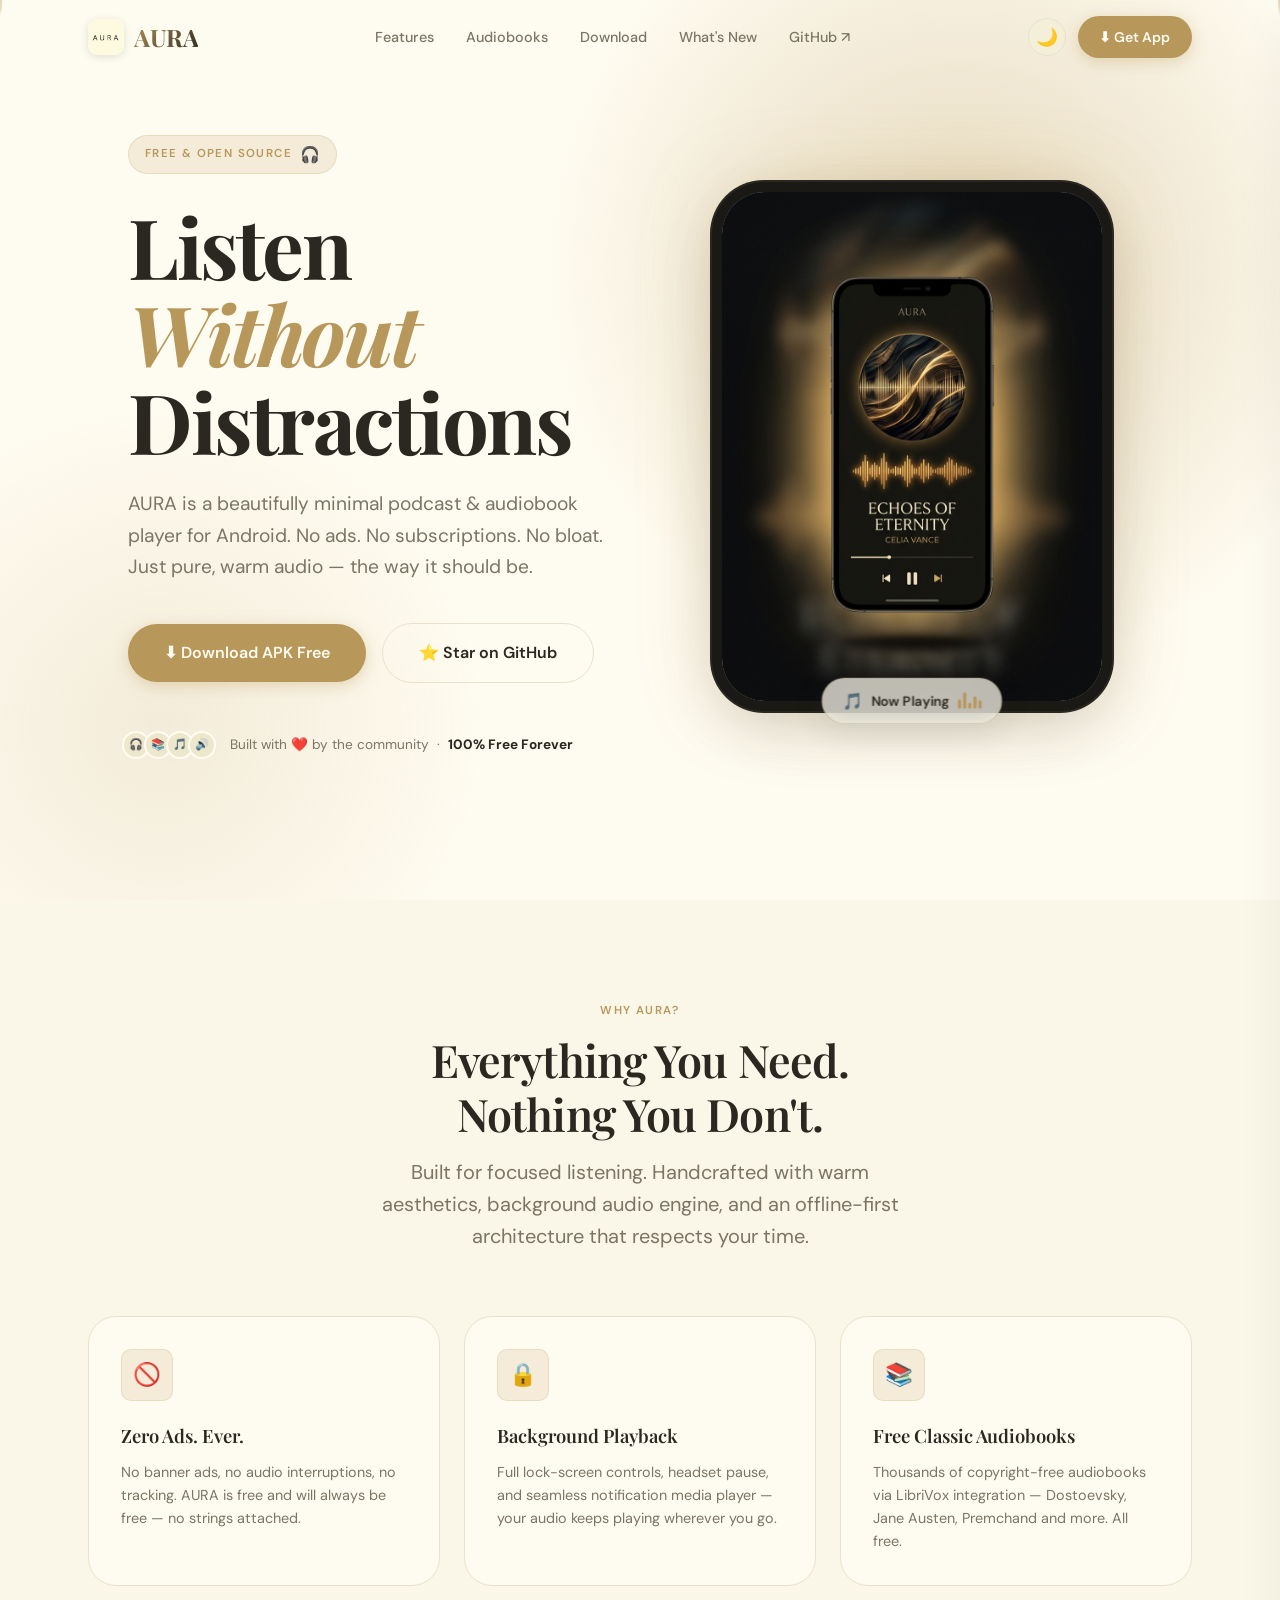
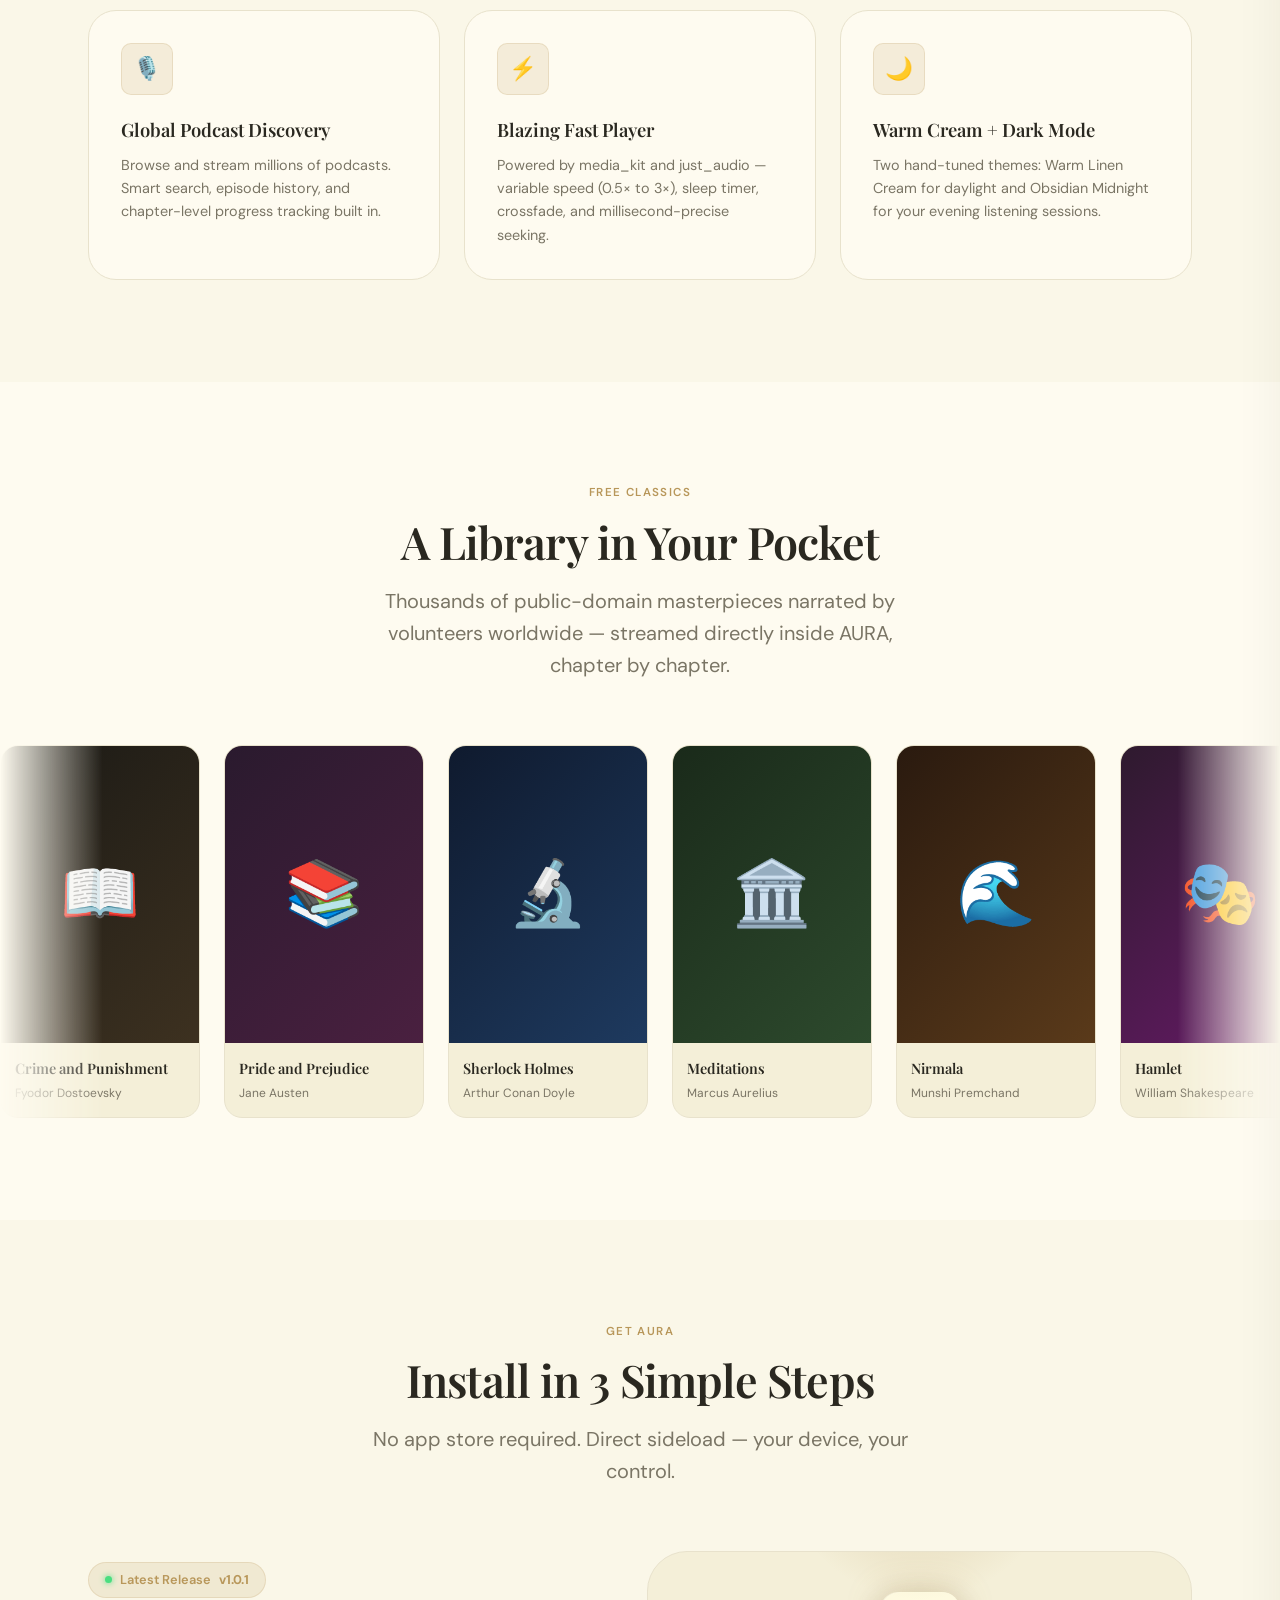
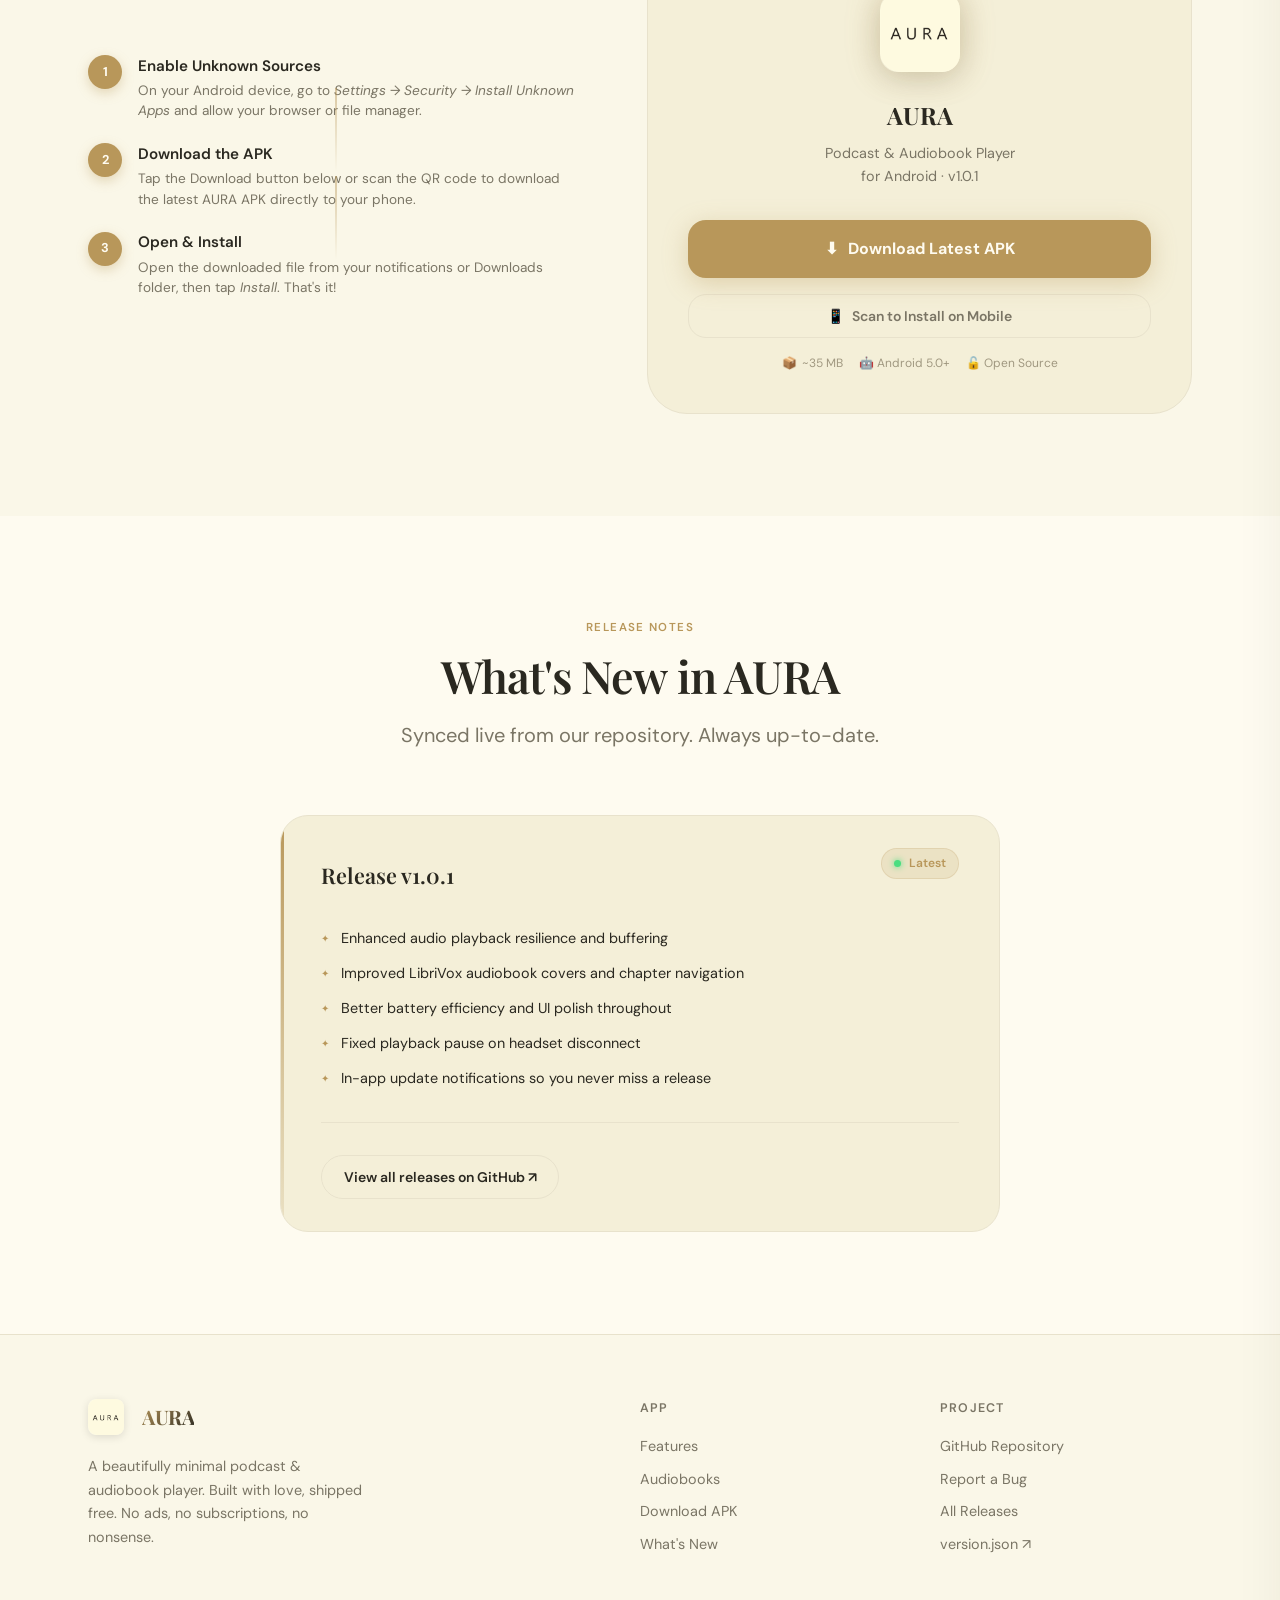
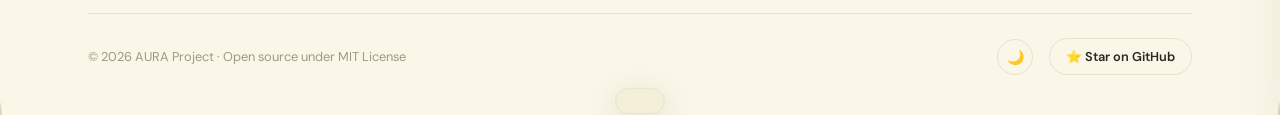
==== commit 9c37ca3c: "fix(website): replace generic logo with official AURA squircle app icon" ====
--- a/docs/index.html
+++ b/docs/index.html
@@ -13,16 +13,18 @@
   <meta property="og:title" content="AURA — Listen Without Distractions">
   <meta property="og:description" content="A beautifully crafted, open-source podcast & audiobook app for Android. Zero ads. Free forever.">
   <meta property="og:type" content="website">
-  <meta property="og:image" content="assets/app-icon.jpg">
+  <meta property="og:image" content="assets/app-icon.png">
 
   <!-- Twitter Card -->
   <meta name="twitter:card" content="summary_large_image">
   <meta name="twitter:title" content="AURA — Podcast & Audiobook App">
   <meta name="twitter:description" content="Free, open-source podcast & audiobook player for Android. No ads. No bloat.">
+  <meta name="twitter:image" content="assets/app-icon.png">
 
   <!-- Favicon -->
-  <link rel="icon" type="image/jpeg" href="assets/app-icon.jpg">
-  <link rel="apple-touch-icon" href="assets/app-icon.jpg">
+  <link rel="icon" type="image/svg+xml" href="assets/aura-icon.svg">
+  <link rel="icon" type="image/png" href="assets/app-icon.png">
+  <link rel="apple-touch-icon" href="assets/app-icon.png">
 
   <!-- Canonical -->
   <link rel="canonical" href="https://zen-void59.github.io/AURA---Podcast-AudioBooks-listening-app/">
@@ -70,7 +72,7 @@
       <div class="nav-inner">
         <!-- Logo -->
         <a class="nav-logo" href="#" aria-label="AURA home">
-          <img src="assets/app-icon.jpg" alt="AURA icon" width="36" height="36">
+          <img src="assets/app-icon.png" alt="AURA icon" width="36" height="36">
           <span class="nav-logo-text">AURA</span>
         </a>
 
@@ -404,7 +406,7 @@
         <div class="reveal reveal-delay-2">
           <div class="download-card">
             <div class="download-card-icon">
-              <img src="assets/app-icon.jpg" alt="AURA App Icon" width="80" height="80">
+              <img src="assets/app-icon.png" alt="AURA App Icon" width="80" height="80">
             </div>
             <h3>AURA</h3>
             <p>Podcast & Audiobook Player<br>for Android · <span data-version-badge>v1.0.1</span></p>
@@ -482,7 +484,7 @@
       <div class="footer-grid">
         <div class="footer-brand">
           <a class="nav-logo" href="#" aria-label="AURA home" style="margin-bottom:0.5rem; display:inline-flex;">
-            <img src="assets/app-icon.jpg" alt="AURA" width="32" height="32" style="border-radius:8px;">
+            <img src="assets/app-icon.png" alt="AURA" width="32" height="32" style="border-radius:8px;">
             <span class="nav-logo-text" style="font-size:1.25rem; margin-left:0.5rem;">AURA</span>
           </a>
           <p>A beautifully minimal podcast & audiobook player. Built with love, shipped free. No ads, no subscriptions, no nonsense.</p>
--- a/docs/css/style.css
+++ b/docs/css/style.css
@@ -152,8 +152,14 @@
 .nav-logo img {
   width: 36px;
   height: 36px;
-  border-radius: 10px;
-  object-fit: cover;
+  border-radius: 9px;
+  object-fit: contain;
+  box-shadow: 0 2px 8px rgba(0,0,0,0.12);
+  transition: transform var(--transition-fast);
+}
+
+.nav-logo:hover img {
+  transform: scale(1.06);
 }
 
 .nav-logo-text {
@@ -711,6 +717,13 @@
   margin: 0 auto 1.5rem;
   overflow: hidden;
   box-shadow: var(--shadow-md), 0 0 32px var(--accent-glow);
+}
+
+.download-card-icon img {
+  width: 100%;
+  height: 100%;
+  object-fit: contain;
+  display: block;
 }
 
 .download-card h3 {
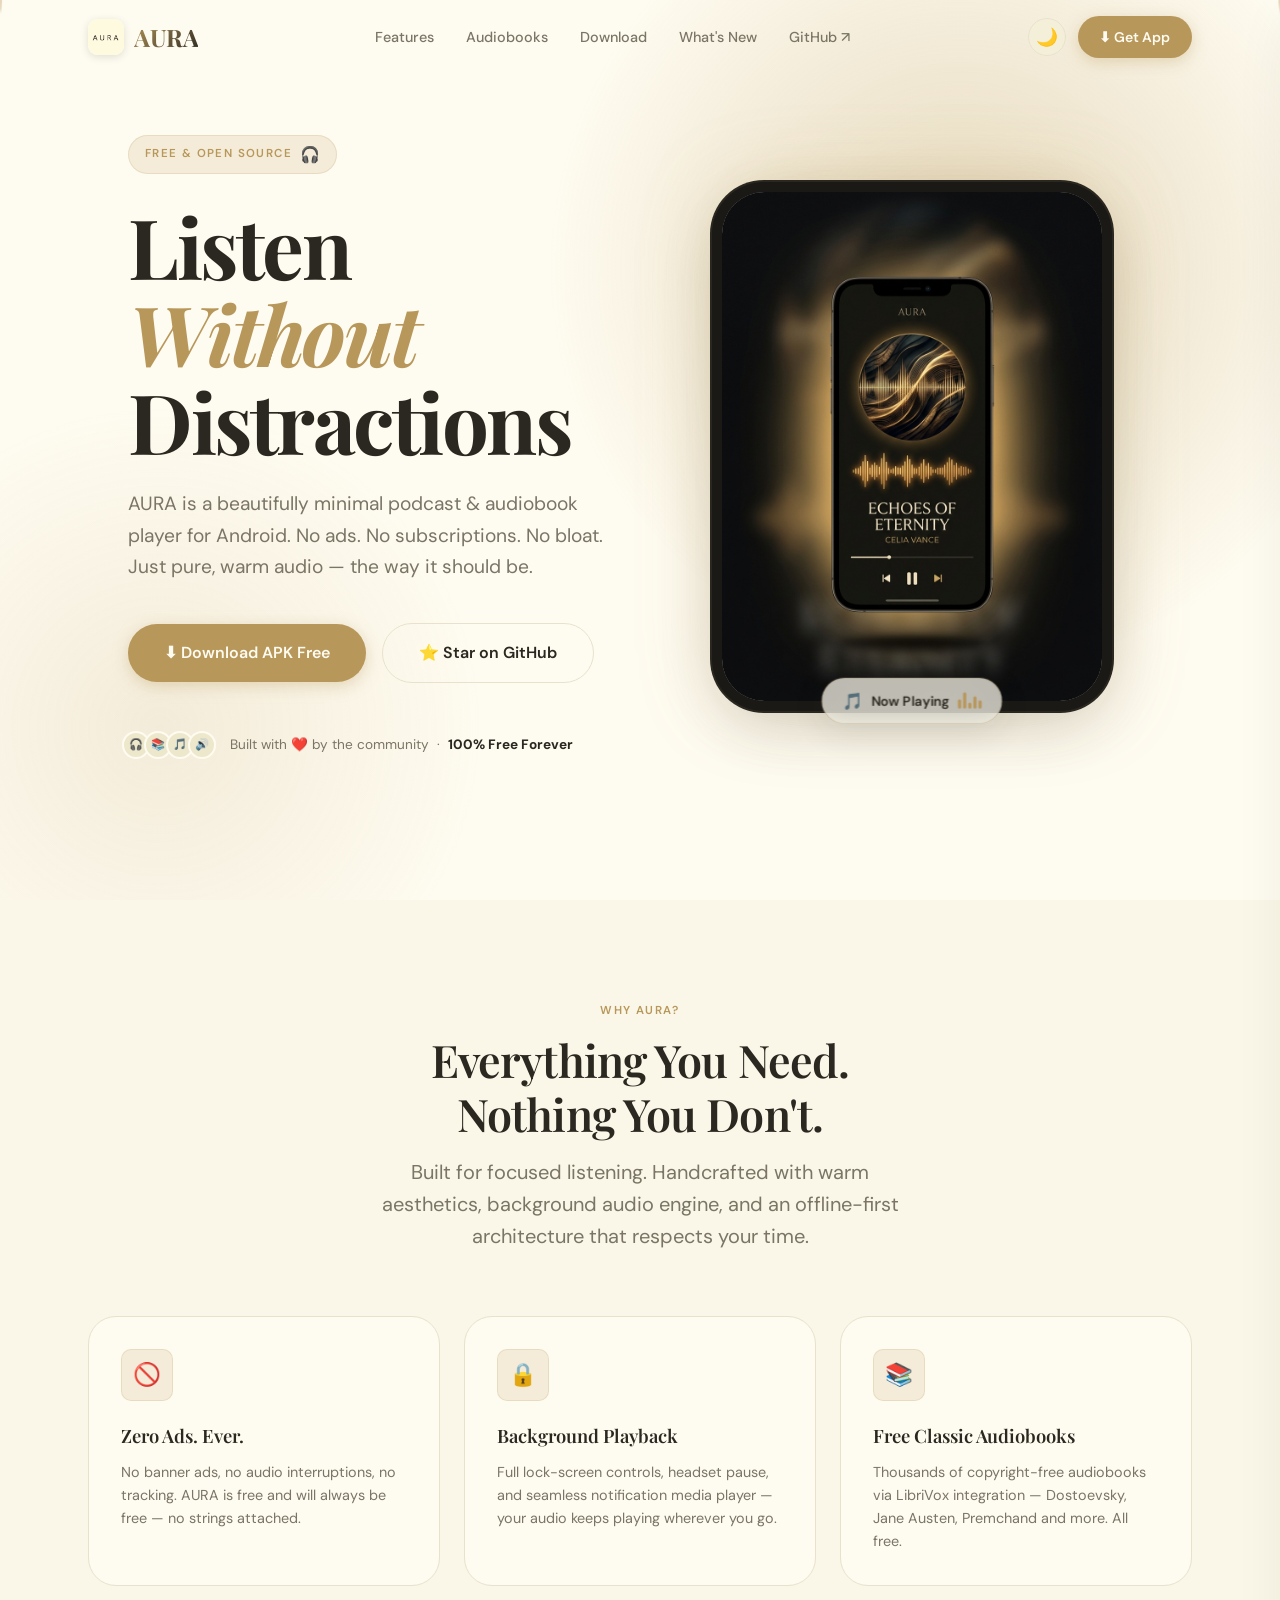
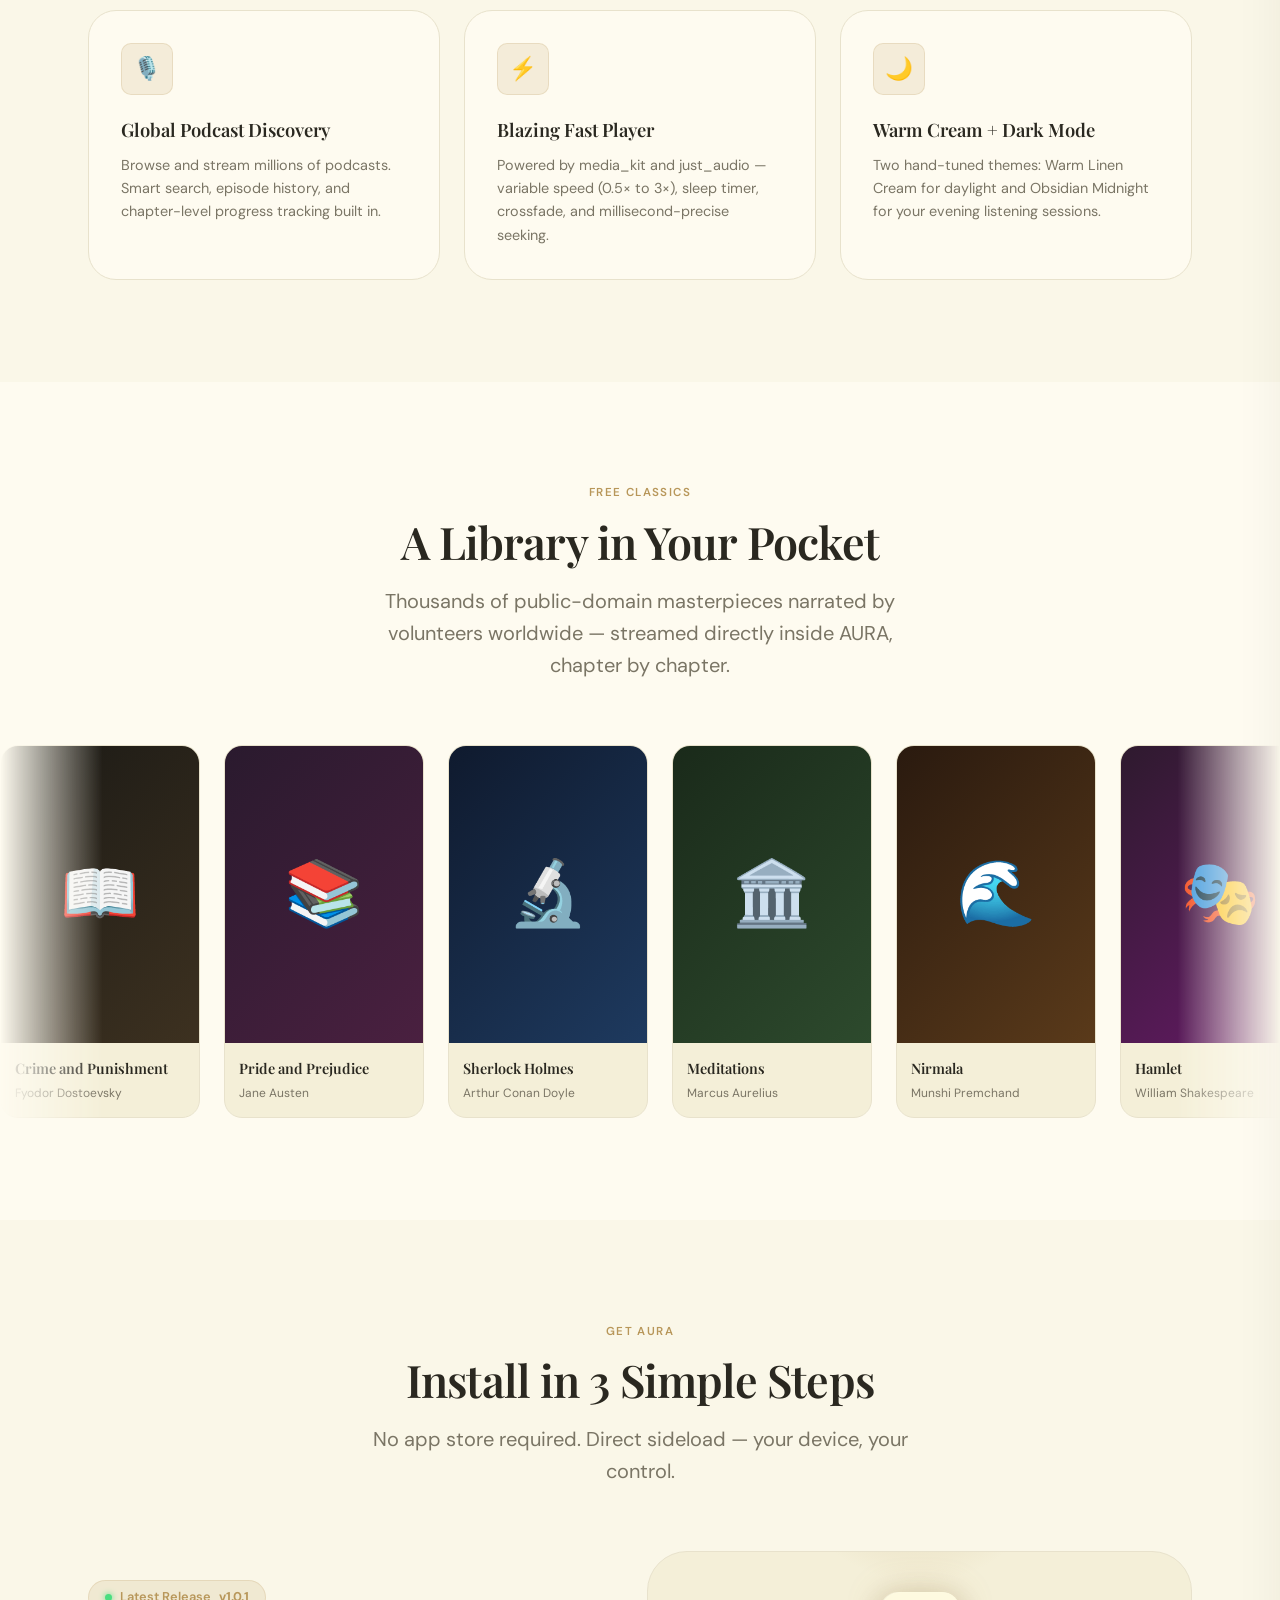
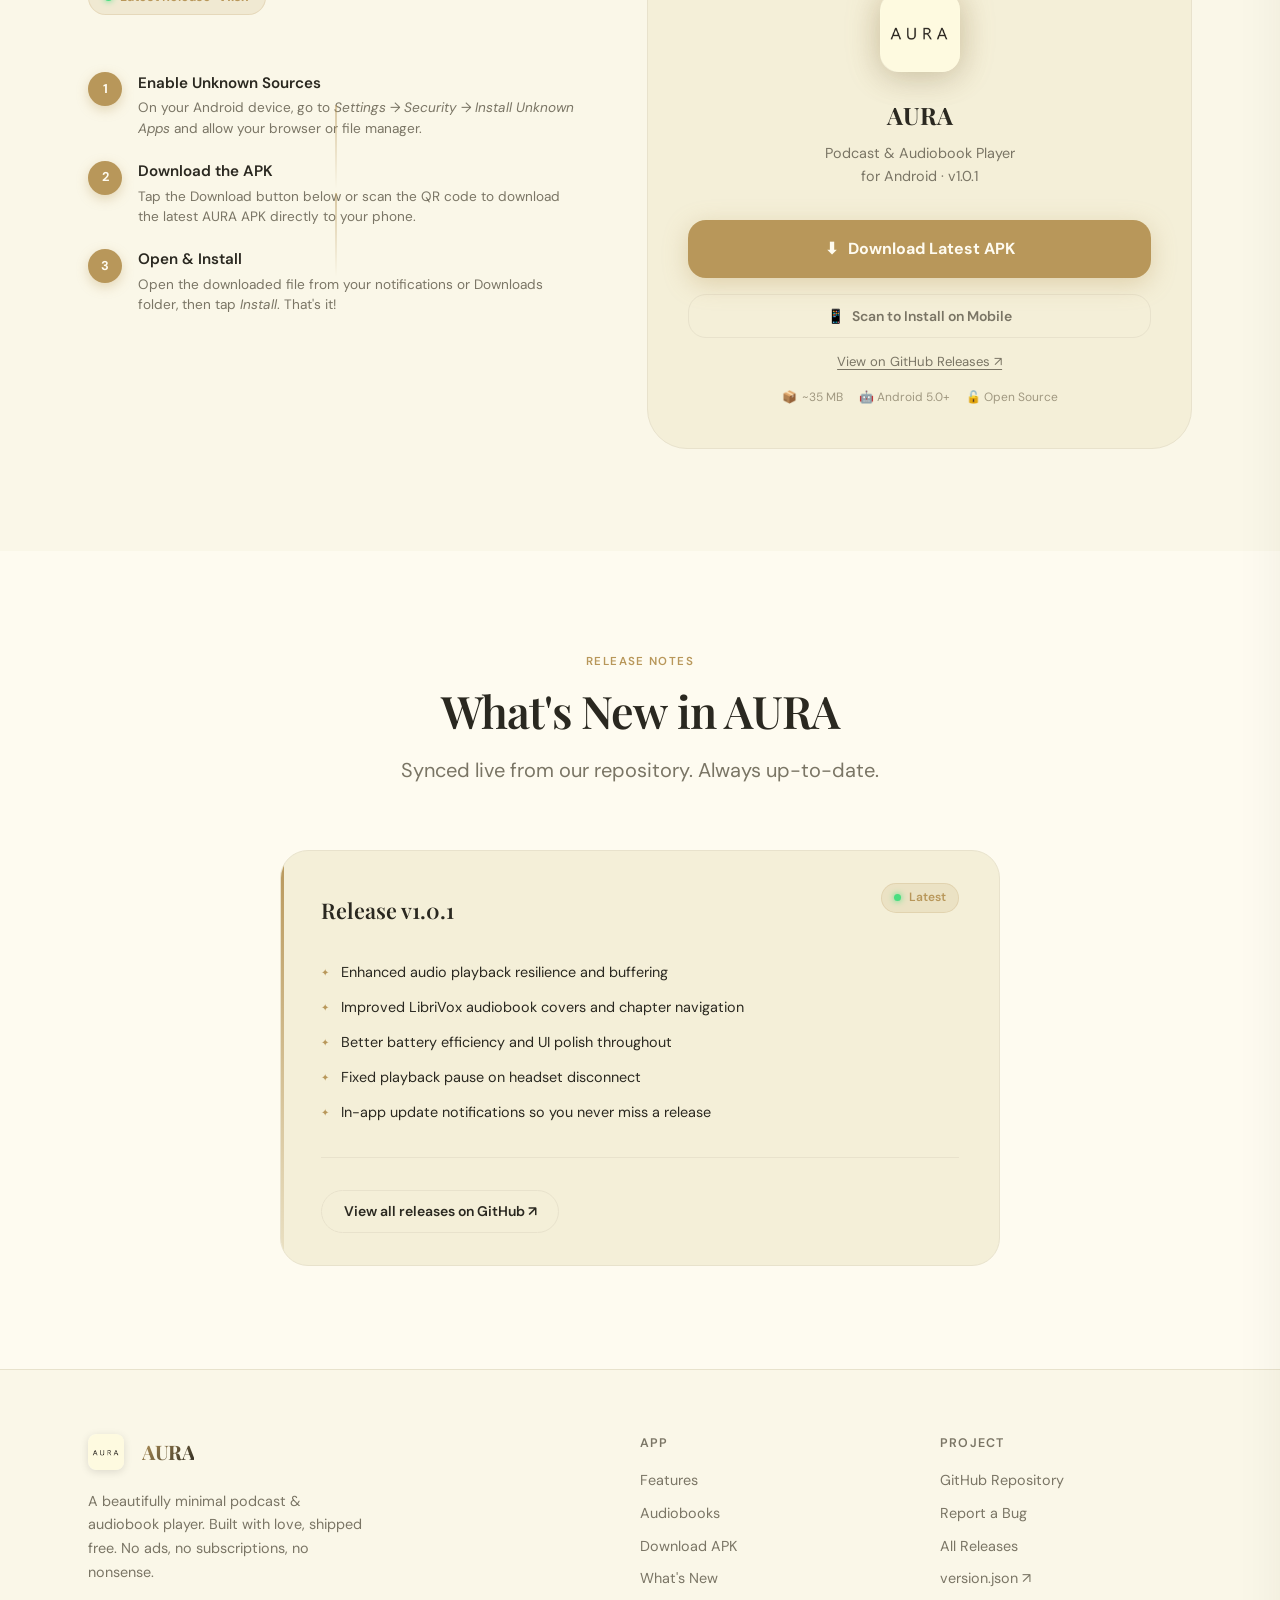
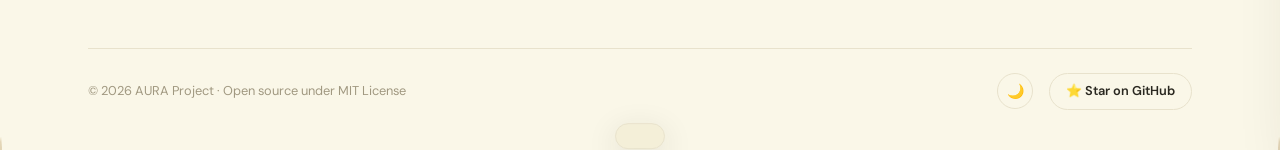
==== commit 135418b7: "fix(website): connect direct APK download and fix hero smooth scroll" ====
--- a/docs/index.html
+++ b/docs/index.html
@@ -131,8 +131,7 @@
           <div class="hero-cta-row reveal reveal-delay-3">
             <a href="#download"
                class="btn-primary btn-large"
-               id="hero-dl-btn"
-               data-download-url="https://github.com/zen-void59/AURA---Podcast-AudioBooks-listening-app/releases/latest">
+               id="hero-dl-btn">
               ⬇ Download APK Free
             </a>
             <a href="https://github.com/zen-void59/AURA---Podcast-AudioBooks-listening-app"
@@ -411,11 +410,11 @@
             <h3>AURA</h3>
             <p>Podcast & Audiobook Player<br>for Android · <span data-version-badge>v1.0.1</span></p>
 
-            <a href="https://github.com/zen-void59/AURA---Podcast-AudioBooks-listening-app/releases/latest"
+            <a href="downloads/aura-v1.0.1.apk"
+               download="aura-v1.0.1.apk"
                id="main-download-btn"
-               data-download-url="https://github.com/zen-void59/AURA---Podcast-AudioBooks-listening-app/releases/latest"
+               data-download-url="downloads/aura-v1.0.1.apk"
                class="btn-download"
-               target="_blank" rel="noopener"
                aria-label="Download AURA APK">
               <span>⬇</span>
               <span>Download Latest APK</span>
@@ -425,6 +424,14 @@
               <span>📱</span>
               <span>Scan to Install on Mobile</span>
             </button>
+
+            <div style="margin-top: 0.85rem; font-size: 0.82rem; text-align: center;">
+              <a href="https://github.com/zen-void59/AURA---Podcast-AudioBooks-listening-app/releases"
+                 target="_blank" rel="noopener noreferrer"
+                 style="color: var(--text-muted); text-decoration: underline; text-underline-offset: 3px;">
+                View on GitHub Releases ↗
+              </a>
+            </div>
 
             <div class="file-meta">
               <span>📦 <span id="file-size">~35 MB</span></span>
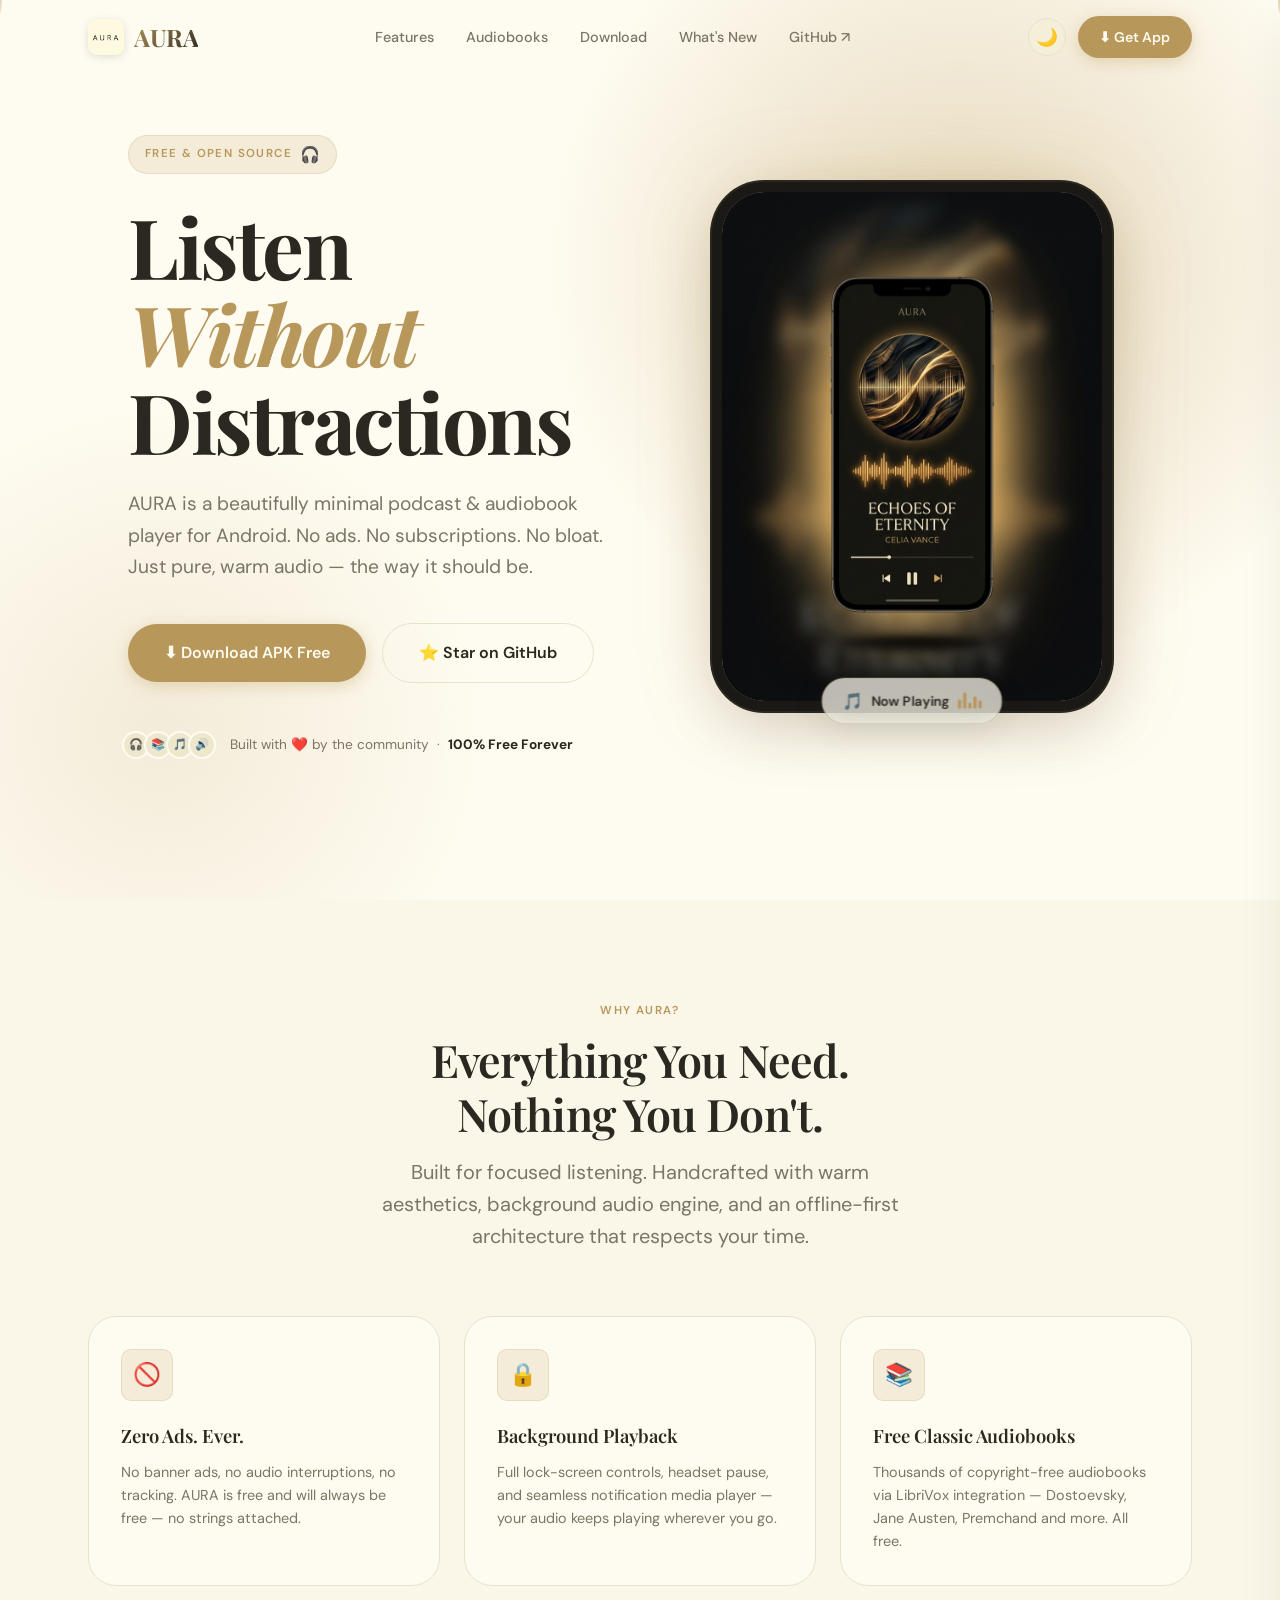
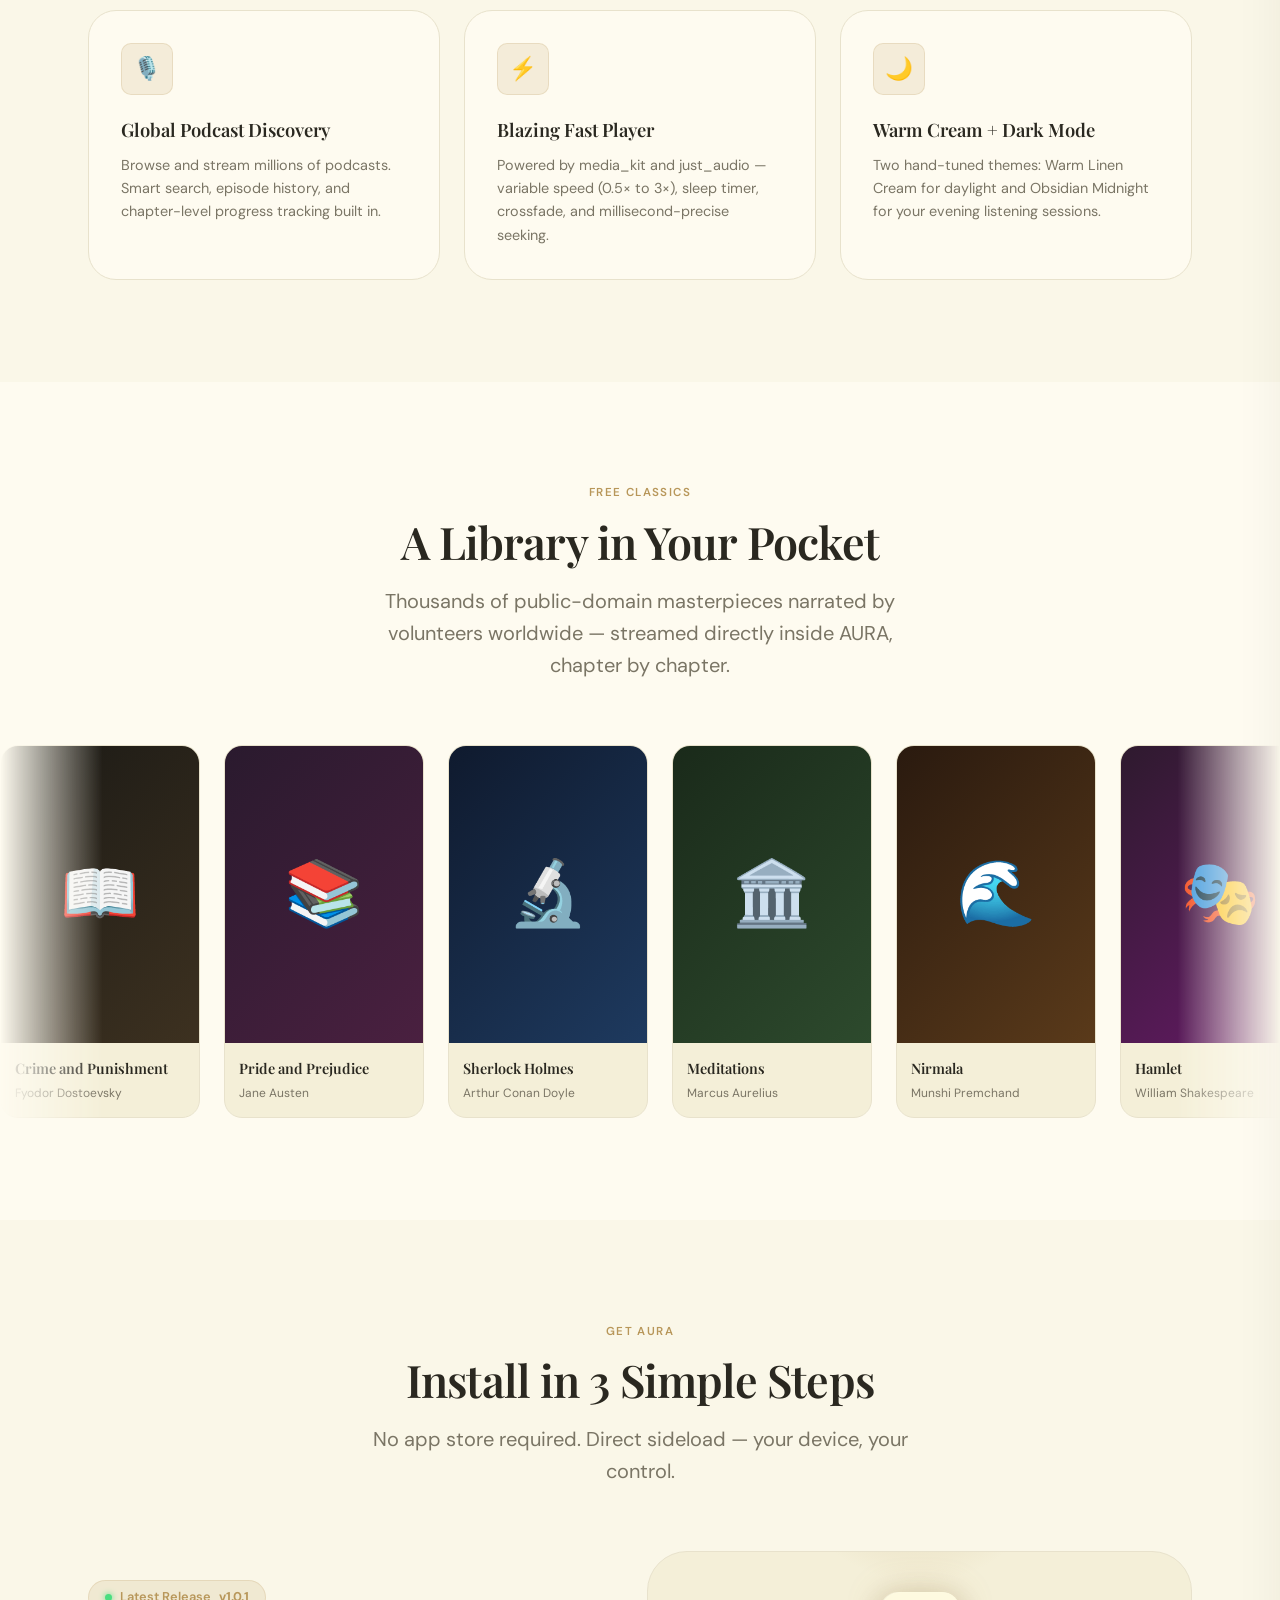
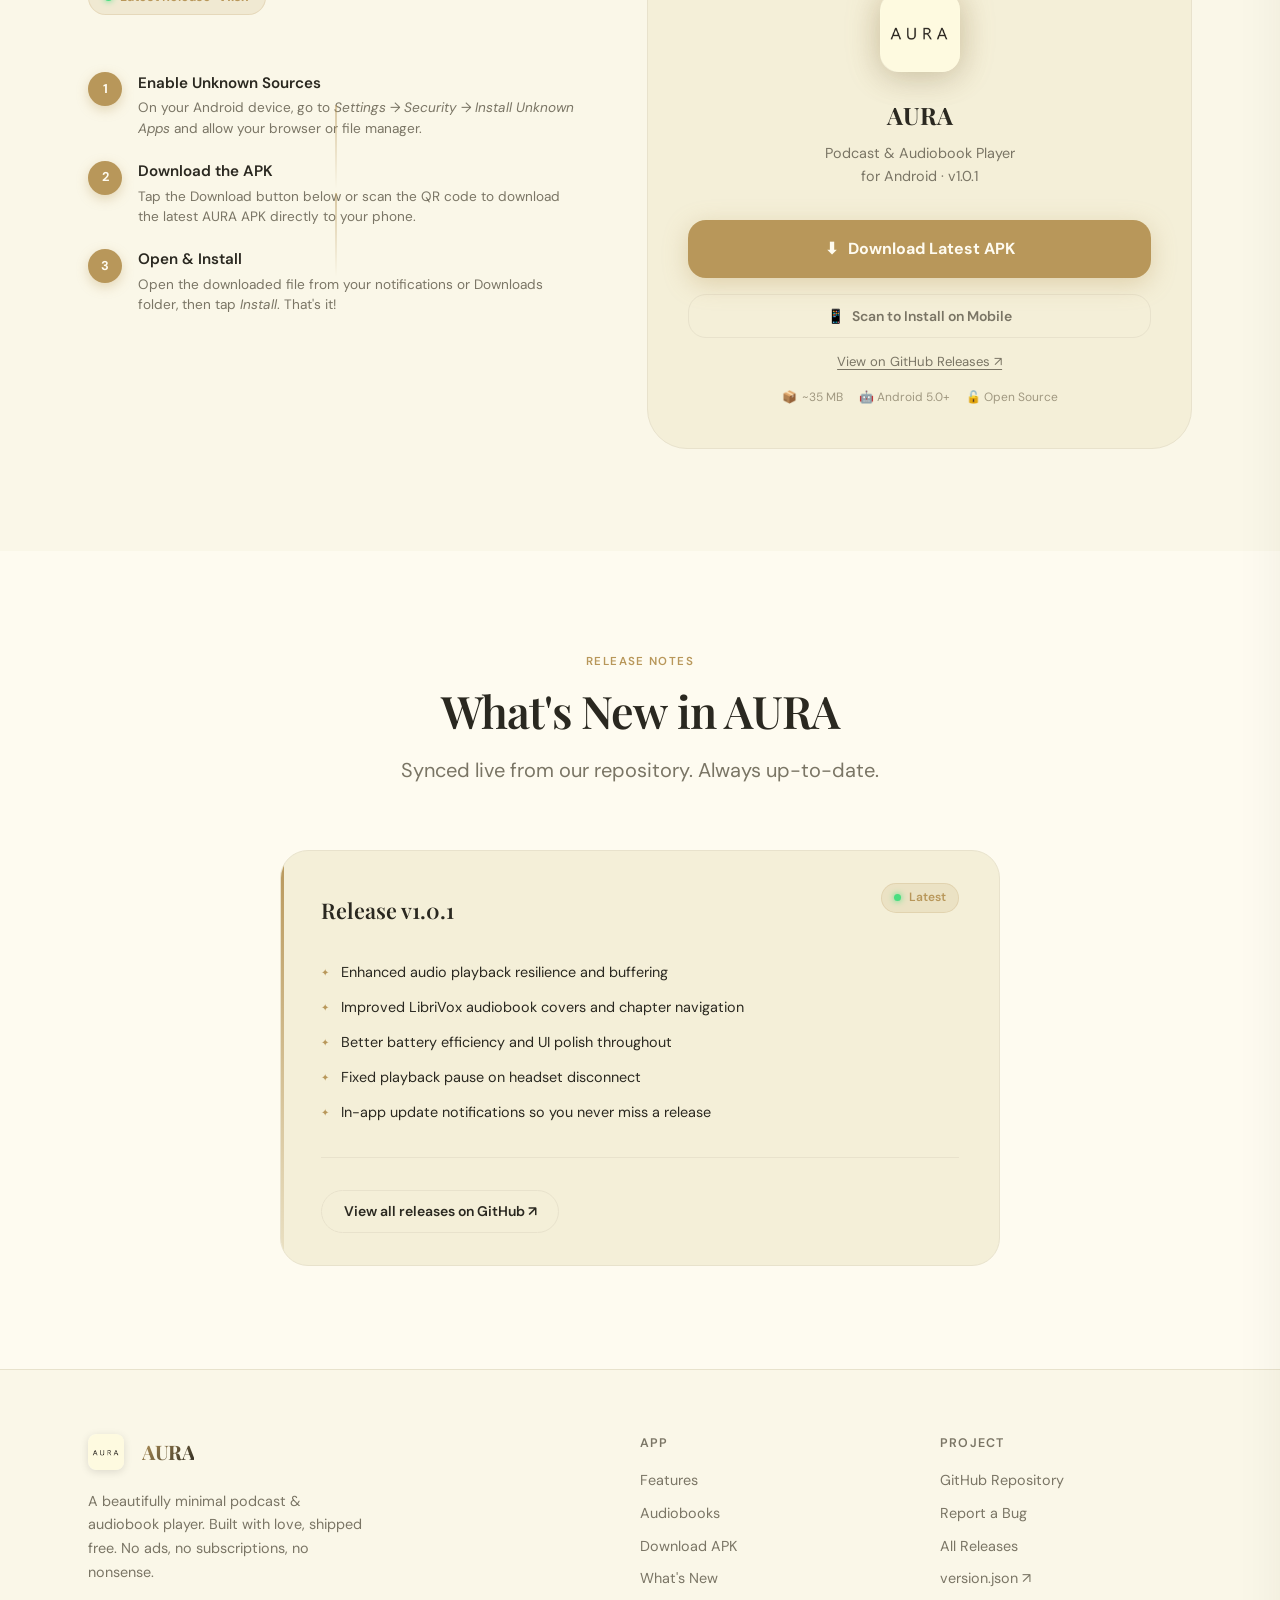
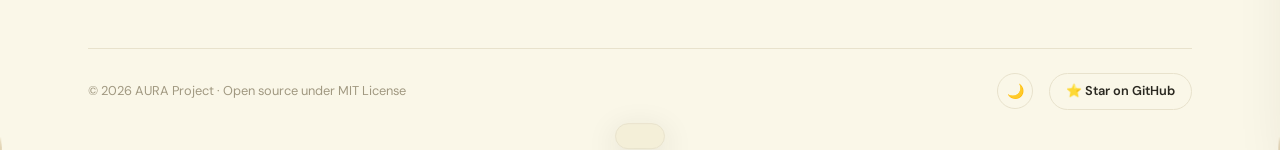
==== commit fa09c51f: "fix(download): set direct raw GitHub APK download URL across site and version.json" ====
--- a/docs/index.html
+++ b/docs/index.html
@@ -410,11 +410,12 @@
             <h3>AURA</h3>
             <p>Podcast & Audiobook Player<br>for Android · <span data-version-badge>v1.0.1</span></p>
 
-            <a href="downloads/aura-v1.0.1.apk"
+            <a href="https://github.com/zen-void59/AURA---Podcast-AudioBooks-listening-app/raw/main/docs/downloads/aura-v1.0.1.apk"
                download="aura-v1.0.1.apk"
                id="main-download-btn"
-               data-download-url="downloads/aura-v1.0.1.apk"
+               data-download-url="https://github.com/zen-void59/AURA---Podcast-AudioBooks-listening-app/raw/main/docs/downloads/aura-v1.0.1.apk"
                class="btn-download"
+               target="_blank" rel="noopener"
                aria-label="Download AURA APK">
               <span>⬇</span>
               <span>Download Latest APK</span>
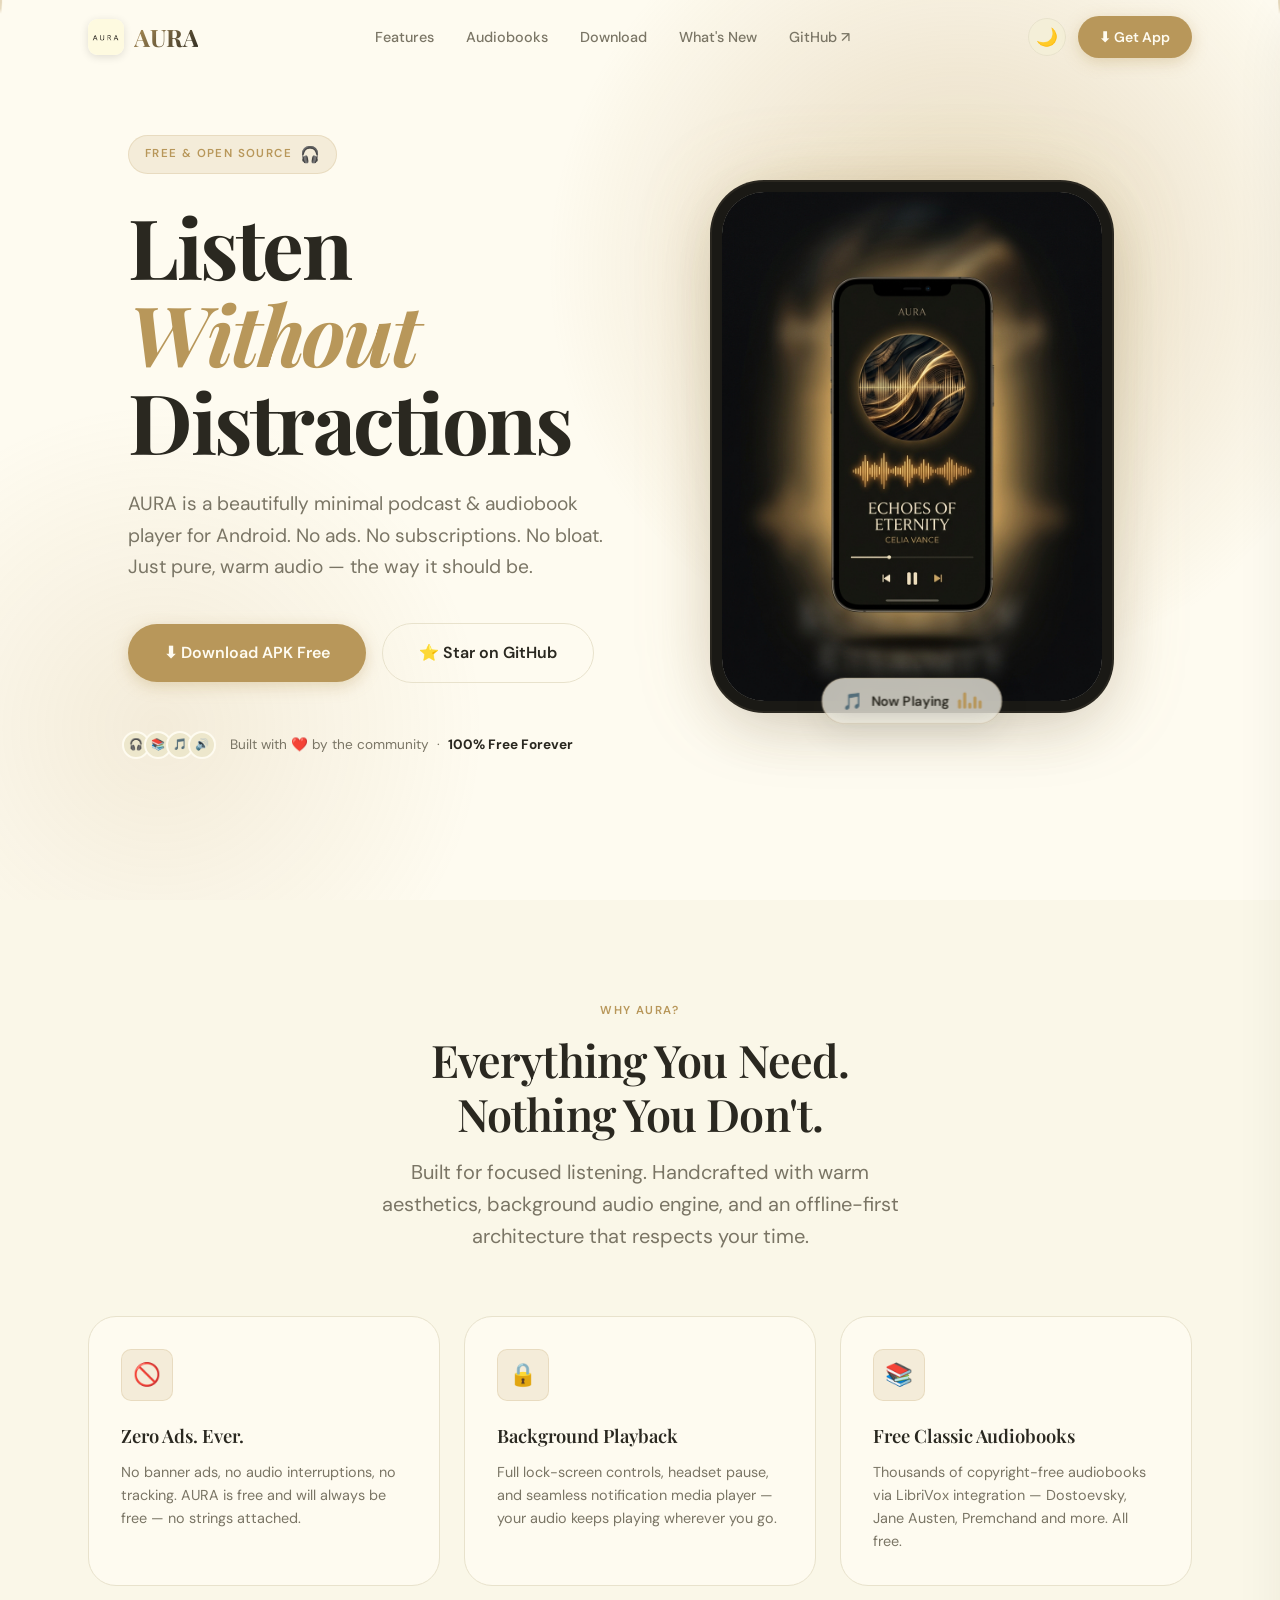
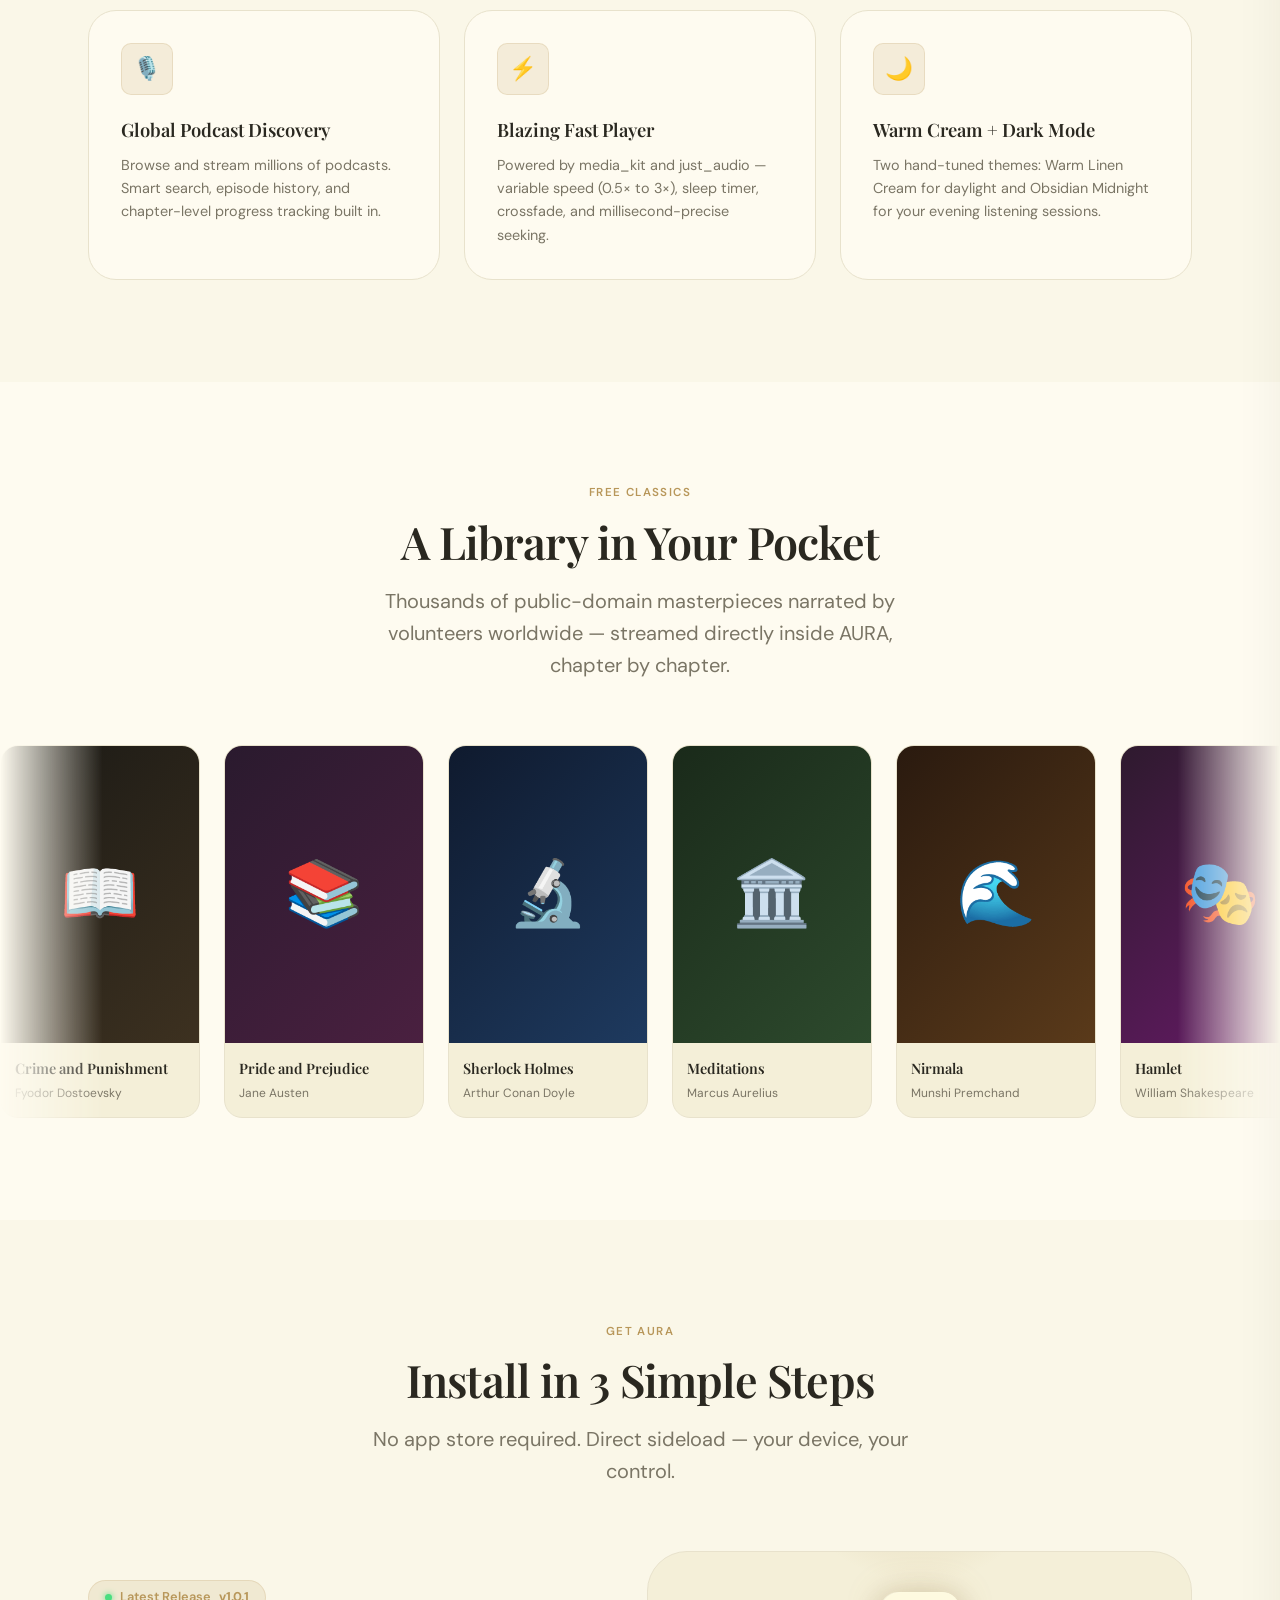
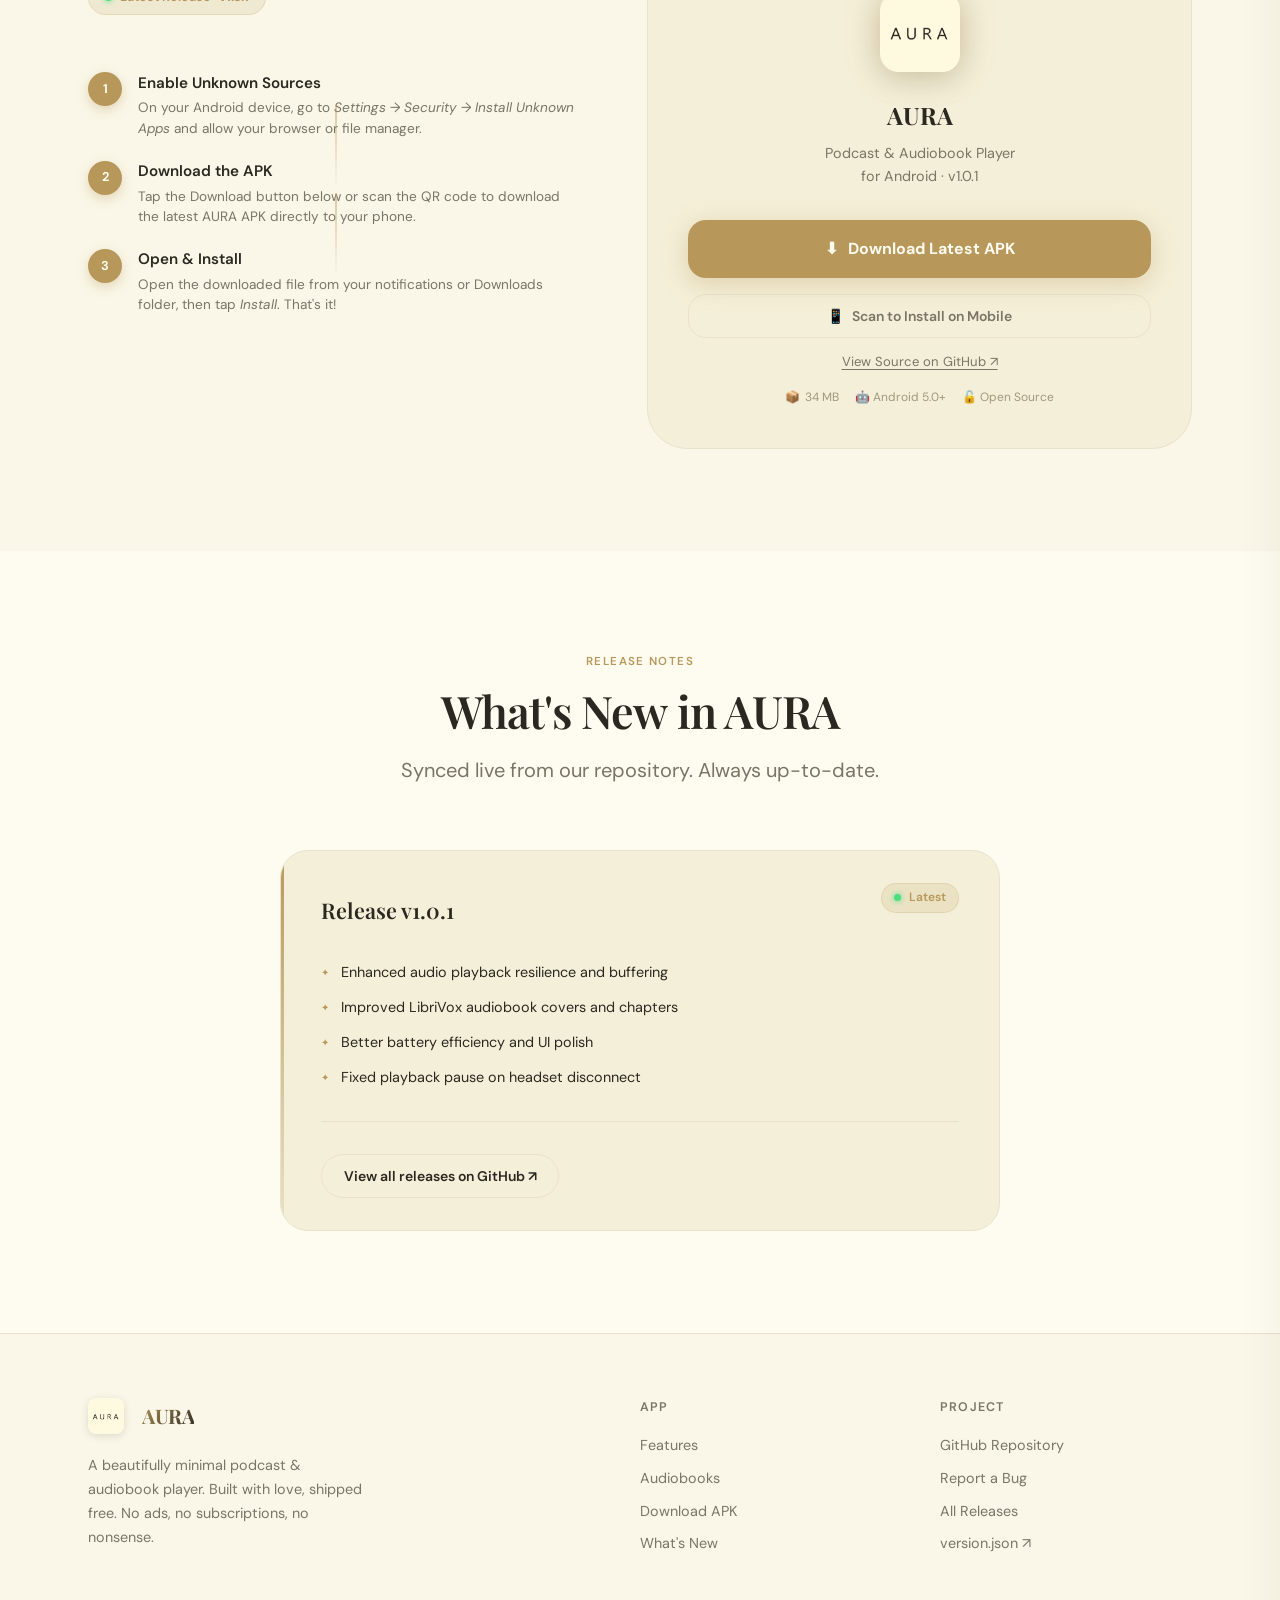
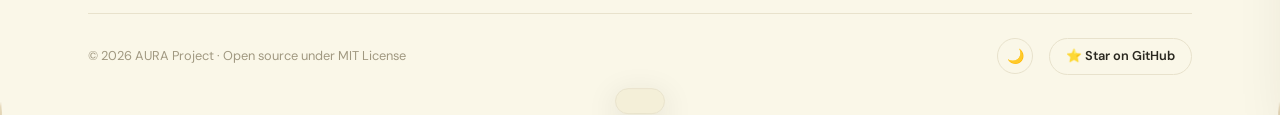
==== commit 160dd406: "fix(website): direct APK download without GitHub redirects and setup CI/CD deployment" ====
--- a/docs/index.html
+++ b/docs/index.html
@@ -129,9 +129,12 @@
           </p>
 
           <div class="hero-cta-row reveal reveal-delay-3">
-            <a href="#download"
+            <a href="downloads/aura-v1.0.1.apk"
+               download="aura-v1.0.1.apk"
+               data-download-url="downloads/aura-v1.0.1.apk"
                class="btn-primary btn-large"
-               id="hero-dl-btn">
+               id="hero-dl-btn"
+               aria-label="Download AURA APK Free">
               ⬇ Download APK Free
             </a>
             <a href="https://github.com/zen-void59/AURA---Podcast-AudioBooks-listening-app"
@@ -410,12 +413,11 @@
             <h3>AURA</h3>
             <p>Podcast & Audiobook Player<br>for Android · <span data-version-badge>v1.0.1</span></p>
 
-            <a href="https://github.com/zen-void59/AURA---Podcast-AudioBooks-listening-app/raw/main/docs/downloads/aura-v1.0.1.apk"
+            <a href="downloads/aura-v1.0.1.apk"
                download="aura-v1.0.1.apk"
                id="main-download-btn"
-               data-download-url="https://github.com/zen-void59/AURA---Podcast-AudioBooks-listening-app/raw/main/docs/downloads/aura-v1.0.1.apk"
+               data-download-url="downloads/aura-v1.0.1.apk"
                class="btn-download"
-               target="_blank" rel="noopener"
                aria-label="Download AURA APK">
               <span>⬇</span>
               <span>Download Latest APK</span>
@@ -427,15 +429,15 @@
             </button>
 
             <div style="margin-top: 0.85rem; font-size: 0.82rem; text-align: center;">
-              <a href="https://github.com/zen-void59/AURA---Podcast-AudioBooks-listening-app/releases"
+              <a href="https://github.com/zen-void59/AURA---Podcast-AudioBooks-listening-app"
                  target="_blank" rel="noopener noreferrer"
                  style="color: var(--text-muted); text-decoration: underline; text-underline-offset: 3px;">
-                View on GitHub Releases ↗
+                View Source on GitHub ↗
               </a>
             </div>
 
             <div class="file-meta">
-              <span>📦 <span id="file-size">~35 MB</span></span>
+              <span>📦 <span id="file-size">34 MB</span></span>
               <span>🤖 Android 5.0+</span>
               <span>🔓 Open Source</span>
             </div>
@@ -548,15 +550,16 @@
       </p>
 
       <div class="qr-container" id="qr-display"
-           data-url="https://github.com/zen-void59/AURA---Podcast-AudioBooks-listening-app/releases/latest"
+           data-url="downloads/aura-v1.0.1.apk"
            aria-label="QR code for AURA download">
         <span class="spinner"></span>
       </div>
 
       <p style="font-size:0.78rem;color:var(--text-subtle);">
-        Or visit the <a href="https://github.com/zen-void59/AURA---Podcast-AudioBooks-listening-app/releases/latest"
-                        target="_blank" rel="noopener"
-                        style="color:var(--accent);">GitHub Releases page</a>
+        Direct download: <a href="downloads/aura-v1.0.1.apk"
+                        download="aura-v1.0.1.apk"
+                        data-download-url="downloads/aura-v1.0.1.apk"
+                        style="color:var(--accent);font-weight:600;">aura-v1.0.1.apk (34 MB)</a>
       </p>
     </div>
   </div>
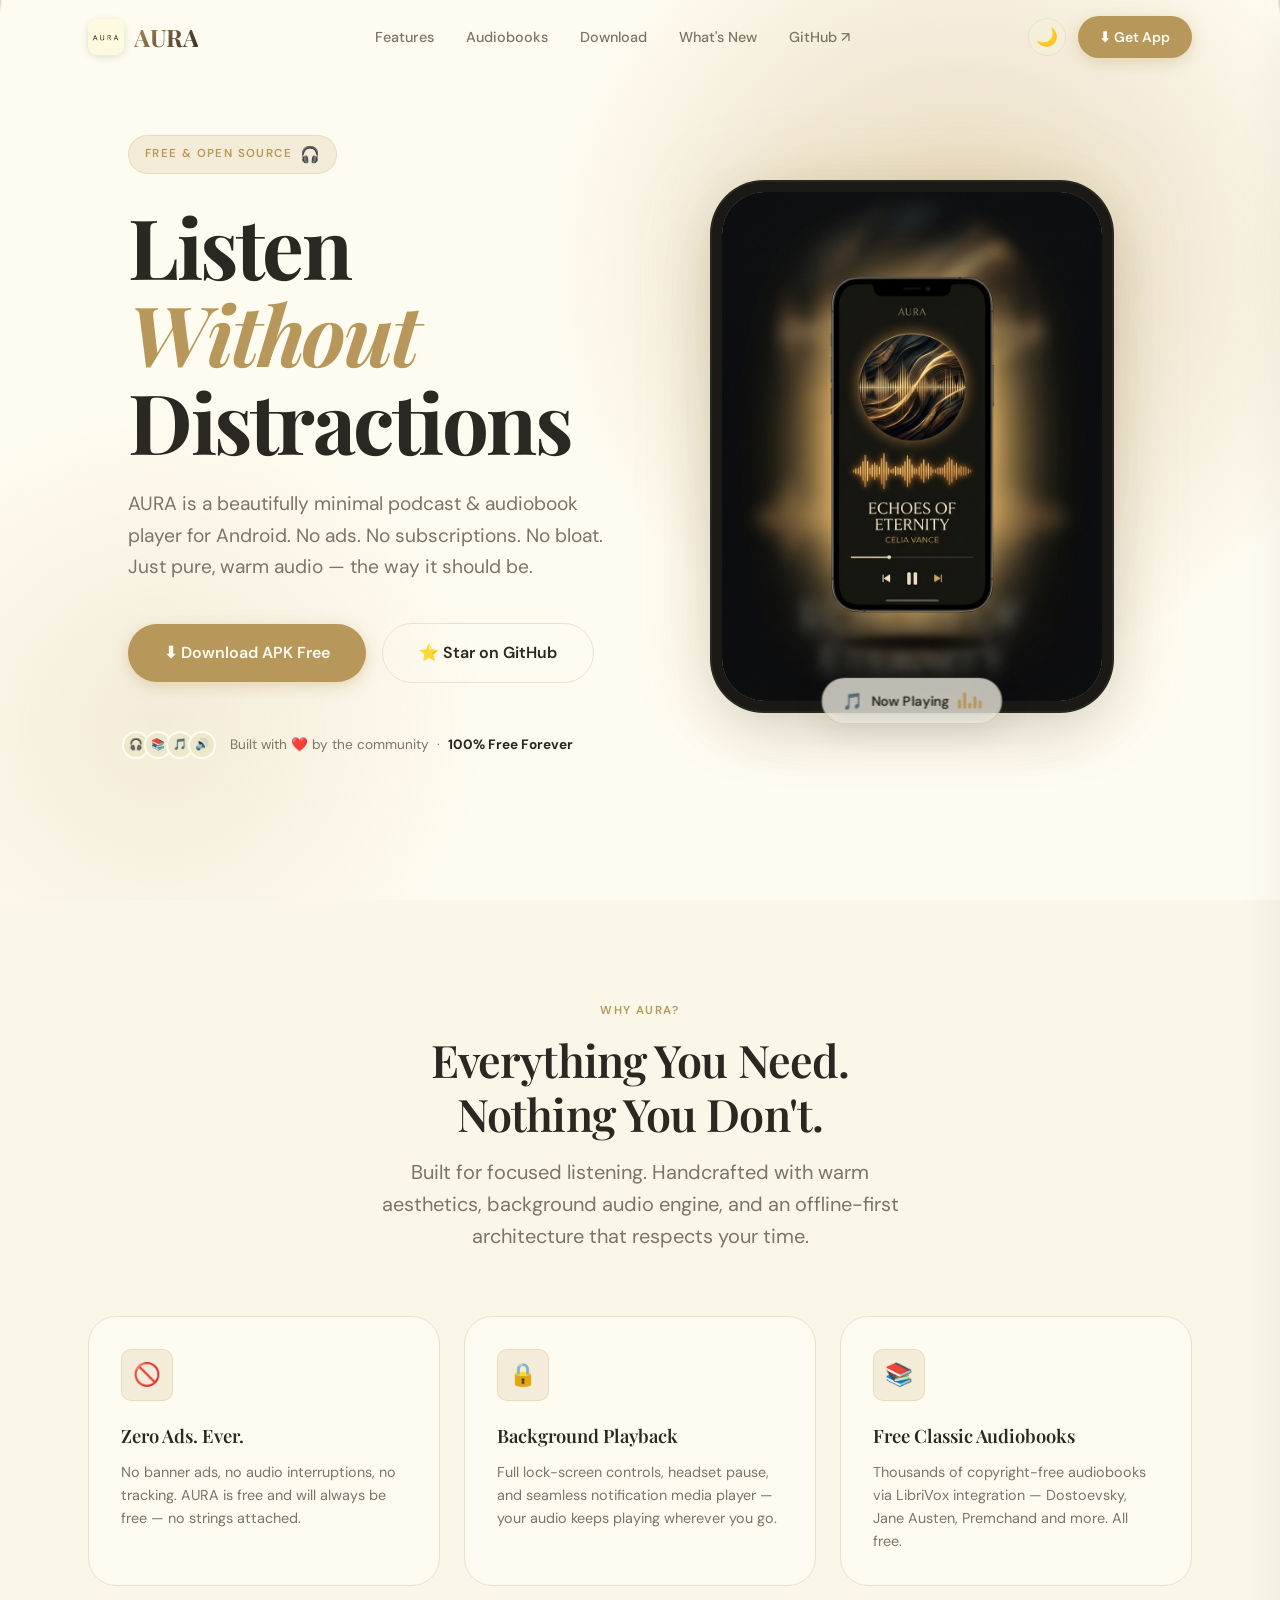
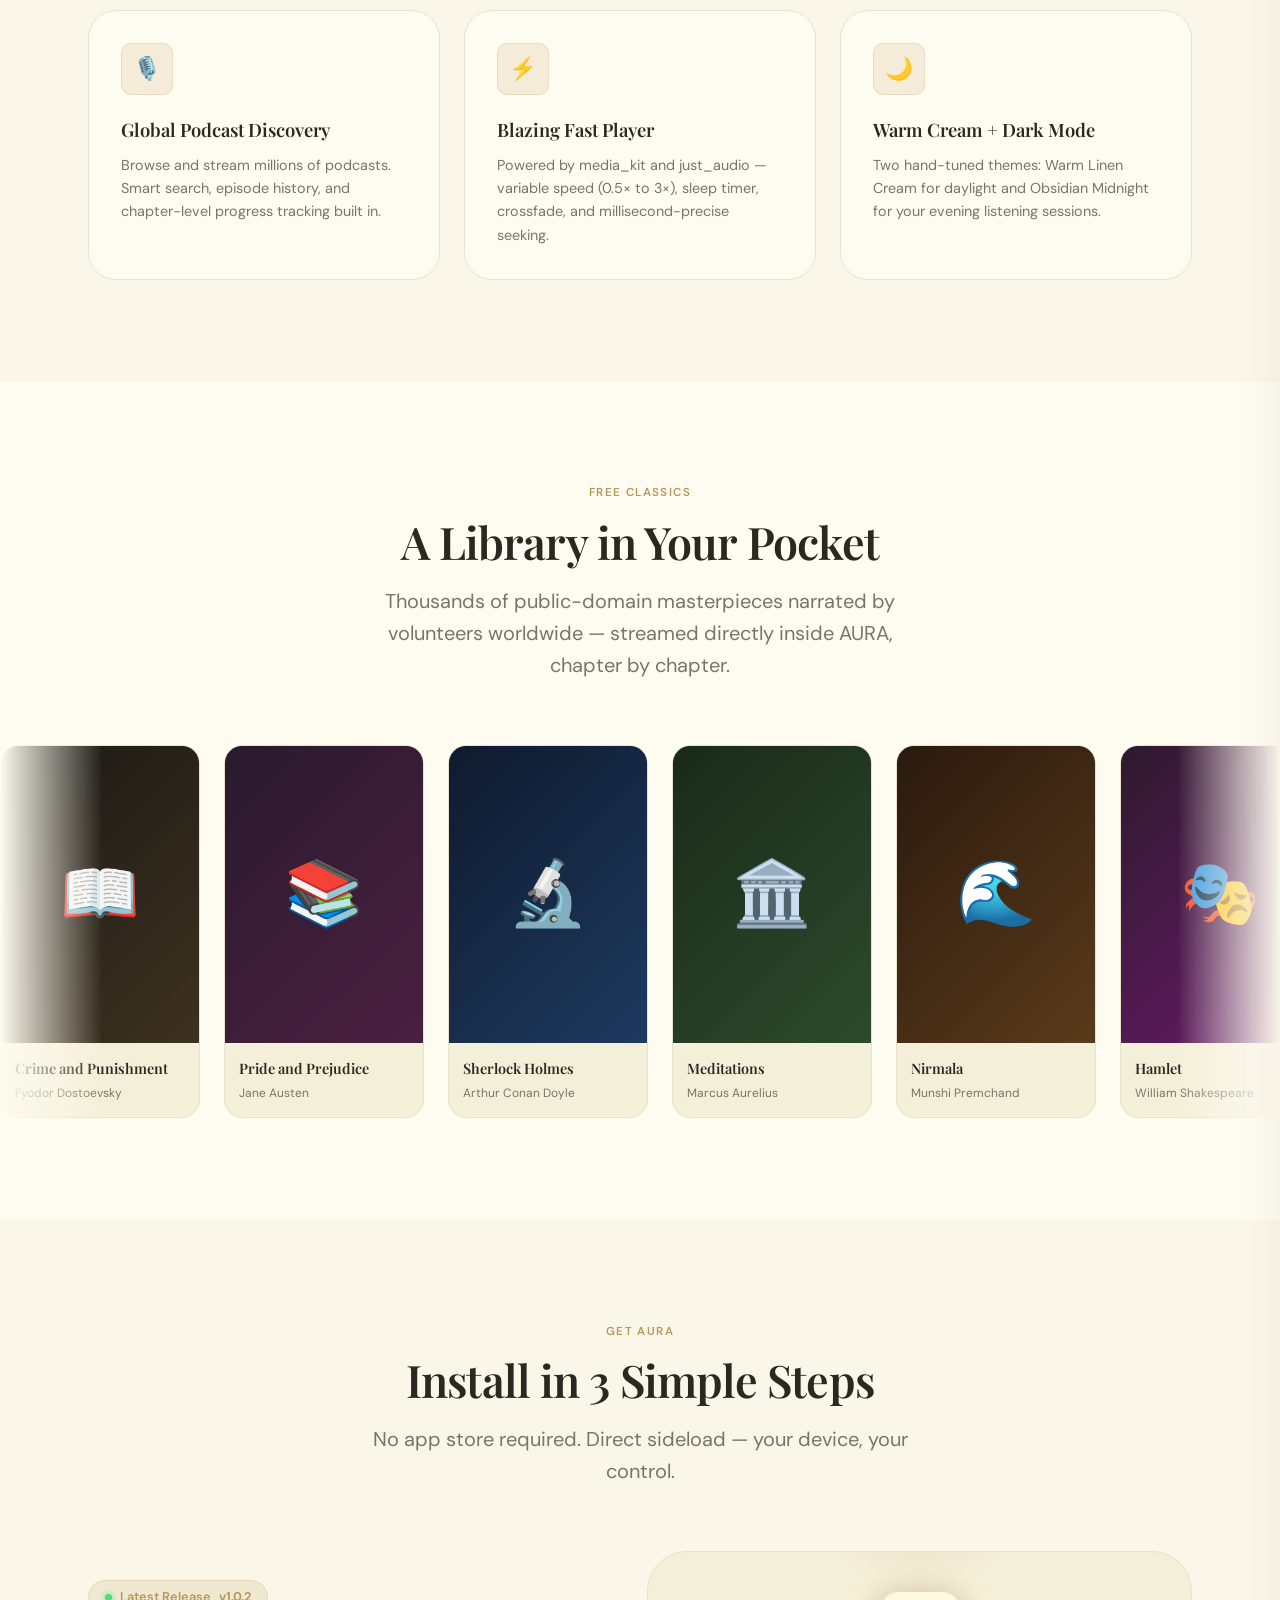
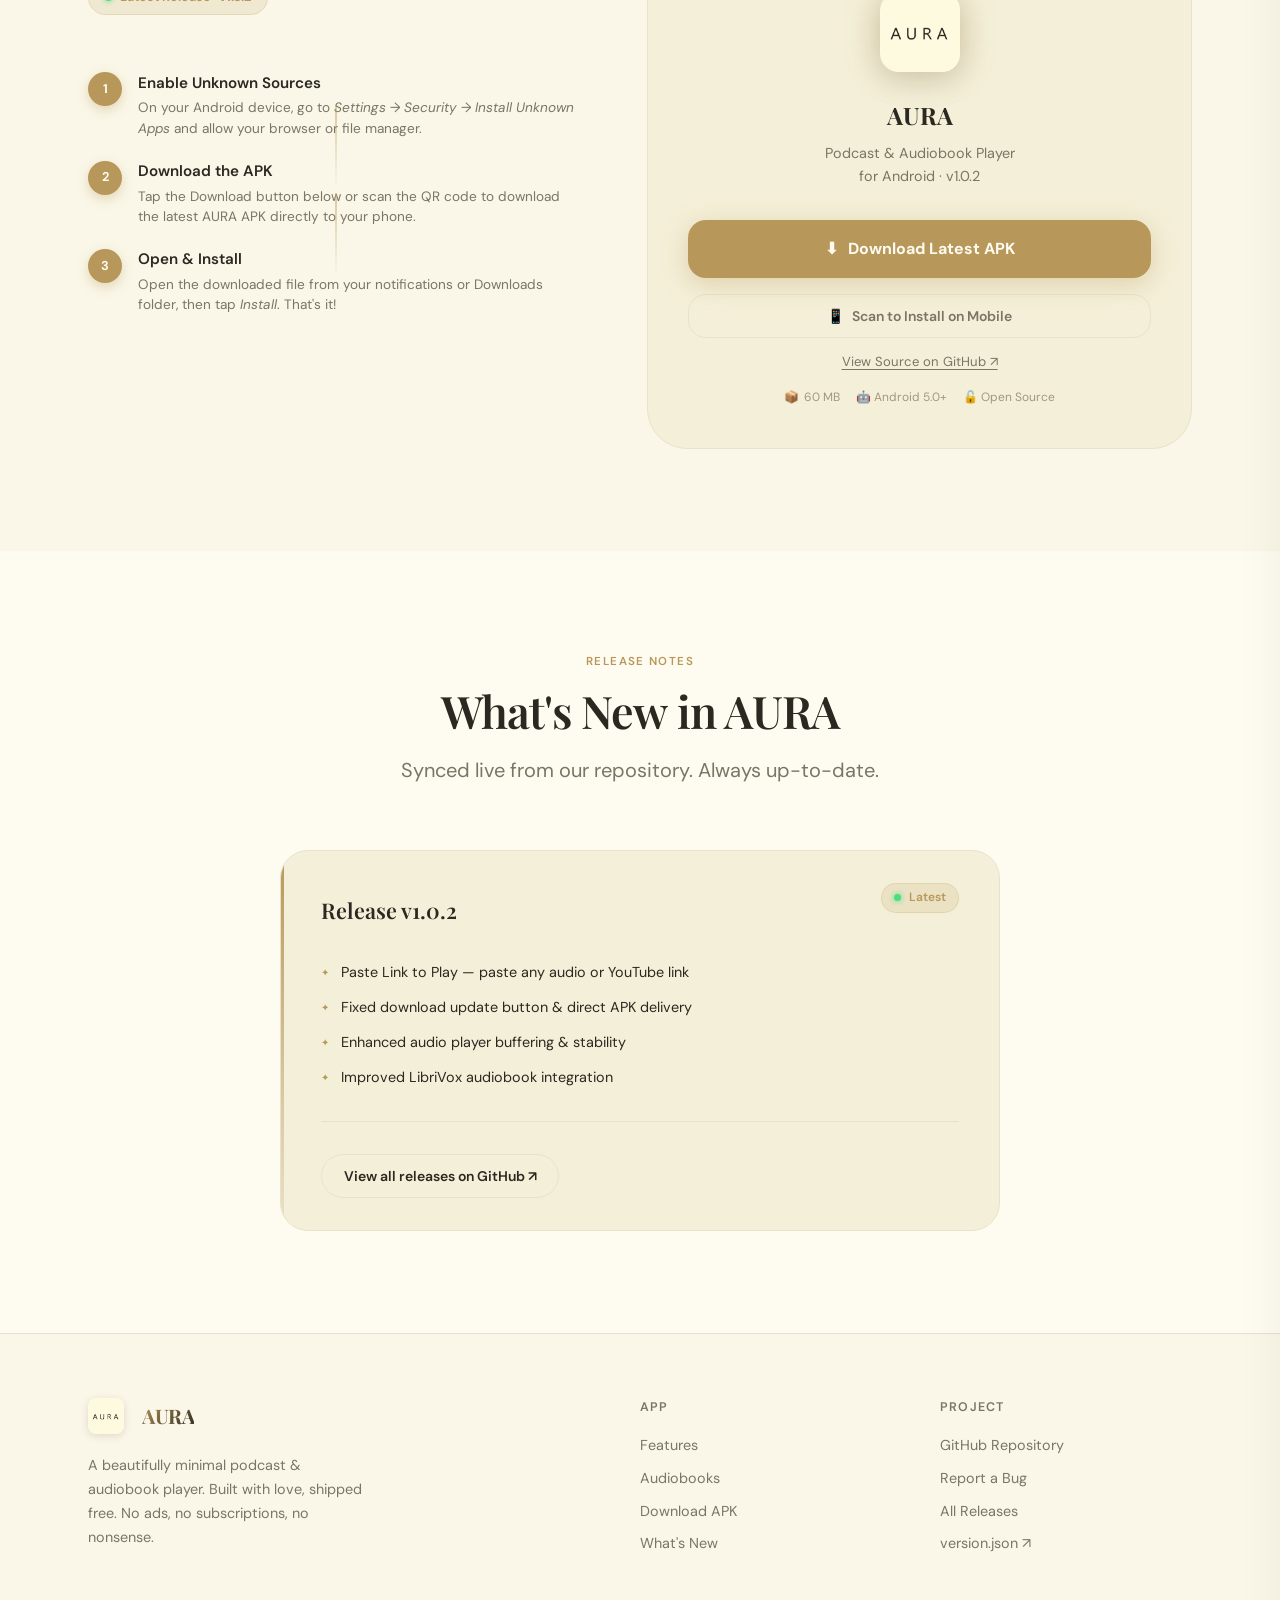
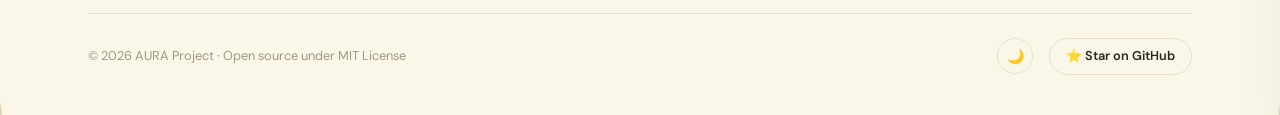
==== commit dab58777: "feat(update): fix in-app download update button and deploy v1.0.2 to website" ====
--- a/docs/index.html
+++ b/docs/index.html
@@ -27,7 +27,7 @@
   <link rel="apple-touch-icon" href="assets/app-icon.png">
 
   <!-- Canonical -->
-  <link rel="canonical" href="https://zen-void59.github.io/AURA---Podcast-AudioBooks-listening-app/">
+  <link rel="canonical" href="https://podcastapp-iota.vercel.app/">
 
   <!-- Styles -->
   <link rel="stylesheet" href="css/style.css">
@@ -129,9 +129,9 @@
           </p>
 
           <div class="hero-cta-row reveal reveal-delay-3">
-            <a href="downloads/aura-v1.0.1.apk"
-               download="aura-v1.0.1.apk"
-               data-download-url="downloads/aura-v1.0.1.apk"
+            <a href="downloads/aura-v1.0.2.apk"
+               download="aura-v1.0.2.apk"
+               data-download-url="downloads/aura-v1.0.2.apk"
                class="btn-primary btn-large"
                id="hero-dl-btn"
                aria-label="Download AURA APK Free">
@@ -367,7 +367,7 @@
           <div class="version-pill" id="version-status-pill">
             <span class="live-dot"></span>
             <span>Latest Release</span>
-            <strong data-version-badge>v1.0.1</strong>
+            <strong data-version-badge>v1.0.2</strong>
           </div>
 
           <div class="download-steps" role="list">
@@ -411,12 +411,12 @@
               <img src="assets/app-icon.png" alt="AURA App Icon" width="80" height="80">
             </div>
             <h3>AURA</h3>
-            <p>Podcast & Audiobook Player<br>for Android · <span data-version-badge>v1.0.1</span></p>
-
-            <a href="downloads/aura-v1.0.1.apk"
-               download="aura-v1.0.1.apk"
+            <p>Podcast & Audiobook Player<br>for Android · <span data-version-badge>v1.0.2</span></p>
+
+            <a href="downloads/aura-v1.0.2.apk"
+               download="aura-v1.0.2.apk"
                id="main-download-btn"
-               data-download-url="downloads/aura-v1.0.1.apk"
+               data-download-url="downloads/aura-v1.0.2.apk"
                class="btn-download"
                aria-label="Download AURA APK">
               <span>⬇</span>
@@ -437,7 +437,7 @@
             </div>
 
             <div class="file-meta">
-              <span>📦 <span id="file-size">34 MB</span></span>
+              <span>📦 <span id="file-size">60 MB</span></span>
               <span>🤖 Android 5.0+</span>
               <span>🔓 Open Source</span>
             </div>
@@ -463,17 +463,17 @@
 
       <div class="changelog-card reveal reveal-delay-2">
         <div class="changelog-header">
-          <h3 class="changelog-title">Release <span id="changelog-version">v1.0.1</span></h3>
+          <h3 class="changelog-title">Release <span id="changelog-version">v1.0.2</span></h3>
           <span class="version-pill" style="font-size:0.75rem; padding: 0.3rem 0.75rem;">
             <span class="live-dot"></span> Latest
           </span>
         </div>
         <div class="changelog-items" id="changelog-notes">
-          <div class="changelog-item">Enhanced audio playback resilience and buffering</div>
+          <div class="changelog-item"><strong>Paste Link to Play:</strong> Paste any direct audio link or YouTube URL to stream immediately</div>
+          <div class="changelog-item"><strong>Working In-App Updates:</strong> Fixed Download Update button with direct high-speed APK delivery</div>
+          <div class="changelog-item">Enhanced audio player buffering resilience and stability</div>
           <div class="changelog-item">Improved LibriVox audiobook covers and chapter navigation</div>
-          <div class="changelog-item">Better battery efficiency and UI polish throughout</div>
-          <div class="changelog-item">Fixed playback pause on headset disconnect</div>
-          <div class="changelog-item">In-app update notifications so you never miss a release</div>
+          <div class="changelog-item">Fixed playback pause on headset disconnect and battery optimizations</div>
         </div>
         <div class="divider"></div>
         <a href="https://github.com/zen-void59/AURA---Podcast-AudioBooks-listening-app/releases"
@@ -550,16 +550,16 @@
       </p>
 
       <div class="qr-container" id="qr-display"
-           data-url="downloads/aura-v1.0.1.apk"
+           data-url="downloads/aura-v1.0.2.apk"
            aria-label="QR code for AURA download">
         <span class="spinner"></span>
       </div>
 
       <p style="font-size:0.78rem;color:var(--text-subtle);">
-        Direct download: <a href="downloads/aura-v1.0.1.apk"
-                        download="aura-v1.0.1.apk"
-                        data-download-url="downloads/aura-v1.0.1.apk"
-                        style="color:var(--accent);font-weight:600;">aura-v1.0.1.apk (34 MB)</a>
+        Direct download: <a href="downloads/aura-v1.0.2.apk"
+                        download="aura-v1.0.2.apk"
+                        data-download-url="downloads/aura-v1.0.2.apk"
+                        style="color:var(--accent);font-weight:600;">aura-v1.0.2.apk (60 MB)</a>
       </p>
     </div>
   </div>
--- a/docs/css/animations.css
+++ b/docs/css/animations.css
@@ -236,19 +236,29 @@
   position: fixed;
   bottom: 2rem;
   left: 50%;
-  transform: translateX(-50%) translateY(120%);
-  padding: 0.75rem 1.5rem;
+  transform: translateX(-50%) translateY(30px);
+  opacity: 0;
+  visibility: hidden;
+  pointer-events: none;
+  padding: 0.85rem 1.6rem;
   background: var(--surface);
-  border: 1px solid var(--border);
+  color: var(--text);
+  border: 1.5px solid var(--accent);
   border-radius: 50px;
-  box-shadow: var(--shadow-md);
-  font-size: 0.875rem;
-  font-weight: 500;
-  z-index: 3000;
-  transition: transform 0.4s cubic-bezier(0.23, 1, 0.32, 1);
+  box-shadow: 0 12px 36px rgba(0, 0, 0, 0.28);
+  font-size: 0.925rem;
+  font-weight: 600;
+  z-index: 99999;
+  transition: all 0.35s cubic-bezier(0.23, 1, 0.32, 1);
   display: flex;
   align-items: center;
-  gap: 0.5rem;
+  gap: 0.65rem;
   white-space: nowrap;
 }
-#toast.show { transform: translateX(-50%) translateY(0); }
+#toast.show {
+  opacity: 1;
+  visibility: visible;
+  pointer-events: auto;
+  transform: translateX(-50%) translateY(0);
+}
+
